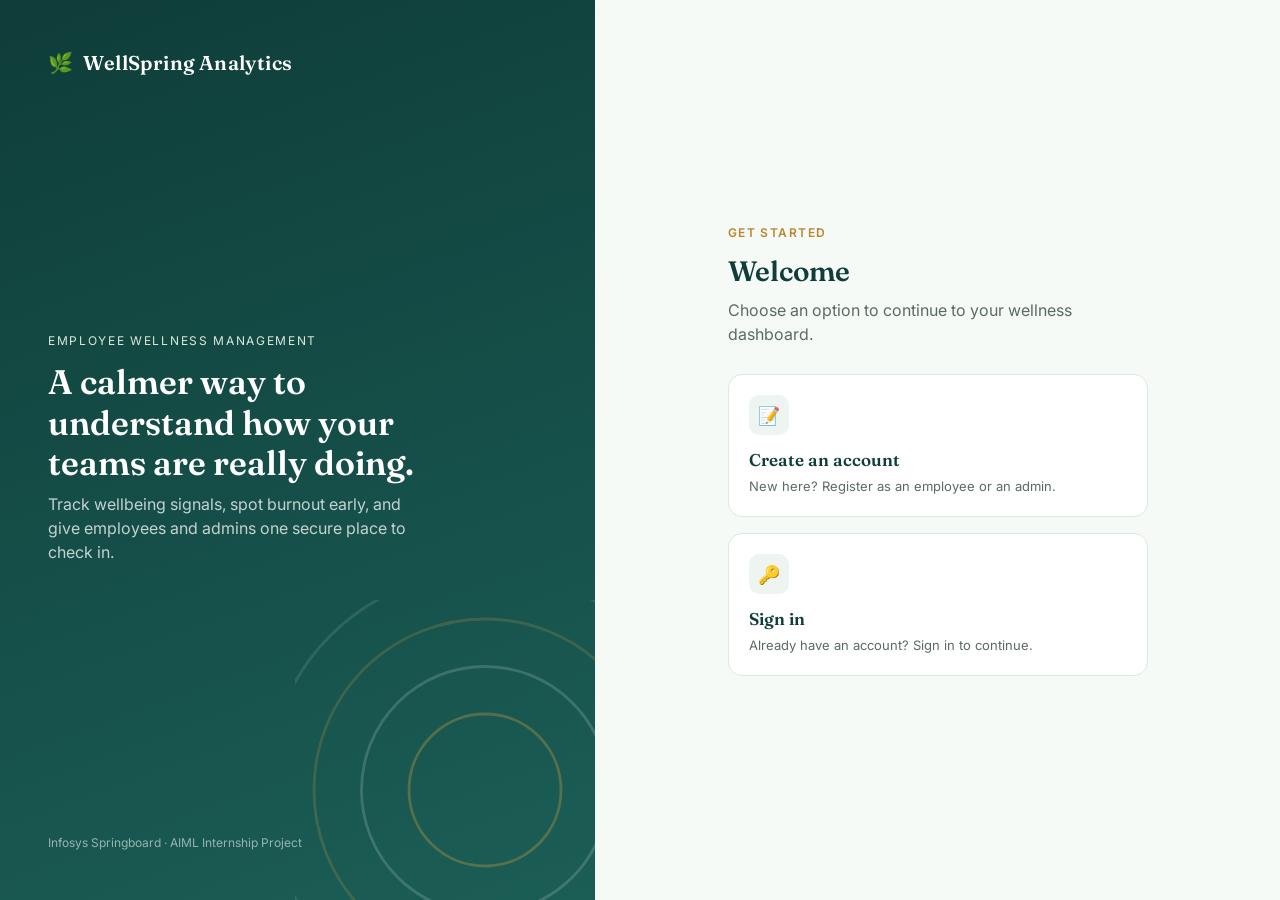
==== index.html @ 0955e86b "Merge pull request #3 from Ganesh-679/aditya/database-setup Implement SQLite Database and Schema Set" ====
<!DOCTYPE html>
<html lang="en">
<head>
  <meta charset="UTF-8" />
  <meta name="viewport" content="width=device-width, initial-scale=1.0" />
  <title>WellSpring Analytics — Employee Wellness Management</title>
  <!-- Google Fonts: Fraunces (headings) + Inter (body/UI text) -->
  <link rel="preconnect" href="https://fonts.googleapis.com" />
  <link href="https://fonts.googleapis.com/css2?family=Fraunces:wght@500;600&family=Inter:wght@400;500;600;700&display=swap" rel="stylesheet" />
  <link rel="stylesheet" href="css/style.css" />
</head>
<body>

  <div class="shell">

    <!-- LEFT: brand panel, repeated (with different copy) on every page -->
    <div class="brand-panel">
      <div class="brand-mark">
        <span aria-hidden="true">🌿</span> WellSpring Analytics
      </div>

      <div class="brand-copy">
        <span class="eyebrow">Employee Wellness Management</span>
        <h1>A calmer way to understand how your teams are really doing.</h1>
        <p>Track wellbeing signals, spot burnout early, and give employees and admins one secure place to check in.</p>
      </div>

      <div class="fine-print">Infosys Springboard · AIML Internship Project</div>

      <!-- Signature graphic: concentric "breathing" rings -->
      <svg class="breathing-rings" viewBox="0 0 200 200" aria-hidden="true">
        <circle cx="100" cy="100" r="40"></circle>
        <circle cx="100" cy="100" r="65"></circle>
        <circle cx="100" cy="100" r="90"></circle>
        <circle cx="100" cy="100" r="115"></circle>
      </svg>
    </div>

    <!-- RIGHT: page content -->
    <div class="content-panel">
      <div class="content-card">
        <span class="step-label">Get started</span>
        <h2>Welcome</h2>
        <p class="subtitle">Choose an option to continue to your wellness dashboard.</p>

        <div class="choice-grid">
          <a class="choice-card" href="signup.html">
            <span class="choice-icon" aria-hidden="true">📝</span>
            <h3>Create an account</h3>
            <p>New here? Register as an employee or an admin.</p>
          </a>

          <a class="choice-card" href="login.html">
            <span class="choice-icon" aria-hidden="true">🔑</span>
            <h3>Sign in</h3>
            <p>Already have an account? Sign in to continue.</p>
          </a>
        </div>
      </div>
    </div>

  </div>

</body>
</html>
---- css/style.css ----
/* =========================================================================
   EMPLOYEE WELLNESS ANALYTICS — SHARED STYLESHEET
   -------------------------------------------------------------------------
   This one file styles every page (home, sign up, register, login, forgot
   password). Reading order below:
     1. Design tokens (colors, fonts, spacing) as CSS variables
     2. Reset / base element styles
     3. Layout shell (the two-column "split screen" every page uses)
     4. The breathing-rings signature graphic (left panel)
     5. Reusable components: buttons, cards, form fields, checklist,
        password strength meter, toast notifications
     6. Responsive rules (mobile)
   ========================================================================= */

/* ---------- 1. DESIGN TOKENS ---------------------------------------------
   Centralizing colors/fonts as variables means if you (or your team) want
   to re-theme the app later, you only change values here — not in every
   page. */
:root {
  /* Wellness palette: deep teal = calm/trust, sage = growth, amber = energy */
  --teal-900: #0f3d39;
  --teal-700: #1b5e56;
  --teal-600: #226b62;
  --sage-200: #d9e8de;
  --sage-100: #eef5f0;
  --amber-500: #d9a441;
  --amber-600: #b8872f;
  --bg: #f6faf7;
  --surface: #ffffff;
  --text-900: #16241f;
  --text-500: #5b6b64;
  --text-muted: #8a9a93;
  --border: #dde8e2;
  --danger: #c2483c;
  --danger-bg: #fbeae8;
  --success: #2f7d5d;
  --success-bg: #e8f4ee;

  --font-display: "Fraunces", Georgia, serif;
  --font-body: "Inter", -apple-system, BlinkMacSystemFont, "Segoe UI", sans-serif;

  --radius-sm: 8px;
  --radius-md: 14px;
  --radius-lg: 24px;
  --shadow-card: 0 12px 32px rgba(15, 61, 57, 0.08);
  --transition: 180ms ease;
}

/* ---------- 2. RESET / BASE ---------------------------------------------- */
* {
  box-sizing: border-box;
}

html, body {
  margin: 0;
  padding: 0;
  min-height: 100%;
}

body {
  background: var(--bg);
  color: var(--text-900);
  font-family: var(--font-body);
  line-height: 1.5;
  -webkit-font-smoothing: antialiased;
}

h1, h2, h3 {
  font-family: var(--font-display);
  color: var(--teal-900);
  margin: 0 0 8px;
  font-weight: 600;
}

p {
  margin: 0 0 16px;
  color: var(--text-500);
}

a {
  color: var(--teal-700);
  text-decoration: none;
}

a:hover {
  text-decoration: underline;
}

/* Visible keyboard focus everywhere — accessibility floor, not optional */
a:focus-visible,
button:focus-visible,
input:focus-visible,
select:focus-visible {
  outline: 3px solid var(--amber-500);
  outline-offset: 2px;
}

/* Respect users who've asked for reduced motion at the OS level */
@media (prefers-reduced-motion: reduce) {
  * {
    animation: none !important;
    transition: none !important;
  }
}

/* ---------- 3. LAYOUT SHELL -----------------------------------------------
   Every auth page uses the same two-column "shell": a left brand panel
   (hidden on mobile) and a right panel holding the actual page content. */
.shell {
  min-height: 100vh;
  display: grid;
  grid-template-columns: minmax(0, 1fr) minmax(0, 1.15fr);
}

.brand-panel {
  background: linear-gradient(160deg, var(--teal-900), var(--teal-700));
  color: #fff;
  display: flex;
  flex-direction: column;
  justify-content: space-between;
  padding: 48px;
  position: relative;
  overflow: hidden;
}

.brand-panel .brand-mark {
  display: flex;
  align-items: center;
  gap: 10px;
  font-family: var(--font-display);
  font-size: 20px;
  font-weight: 600;
  letter-spacing: 0.02em;
  z-index: 2;
}

.brand-panel .brand-copy {
  z-index: 2;
  max-width: 380px;
}

.brand-panel .brand-copy .eyebrow {
  text-transform: uppercase;
  letter-spacing: 0.14em;
  font-size: 12px;
  color: var(--sage-200);
  margin-bottom: 12px;
  display: block;
}

.brand-panel .brand-copy h1 {
  color: #fff;
  font-size: 34px;
  line-height: 1.2;
}

.brand-panel .brand-copy p {
  color: rgba(255, 255, 255, 0.75);
}

.brand-panel .fine-print {
  z-index: 2;
  font-size: 12px;
  color: rgba(255, 255, 255, 0.55);
}

.content-panel {
  display: flex;
  align-items: center;
  justify-content: center;
  padding: 48px 24px;
}

.content-card {
  width: 100%;
  max-width: 420px;
}

.content-card .step-label {
  text-transform: uppercase;
  letter-spacing: 0.12em;
  font-size: 12px;
  color: var(--amber-600);
  font-weight: 600;
  margin-bottom: 8px;
  display: block;
}

.content-card h2 {
  font-size: 28px;
  margin-bottom: 6px;
}

.content-card .subtitle {
  margin-bottom: 28px;
}

/* ---------- 4. BREATHING RINGS (signature graphic) ------------------------
   A set of concentric circles that gently expand and fade — a visual nod
   to a guided breathing exercise. This is the one "signature" flourish;
   everything else on the page stays quiet on purpose. */
.breathing-rings {
  position: absolute;
  right: -80px;
  bottom: -80px;
  width: 380px;
  height: 380px;
  z-index: 1;
  opacity: 0.9;
}

.breathing-rings circle {
  fill: none;
  stroke: rgba(217, 164, 65, 0.35);
  stroke-width: 1.5;
  transform-origin: center;
  animation: breathe 6s ease-in-out infinite;
}

.breathing-rings circle:nth-child(2) { animation-delay: 1.2s; stroke: rgba(255,255,255,0.18); }
.breathing-rings circle:nth-child(3) { animation-delay: 2.4s; stroke: rgba(217, 164, 65, 0.22); }
.breathing-rings circle:nth-child(4) { animation-delay: 3.6s; stroke: rgba(255,255,255,0.12); }

@keyframes breathe {
  0%   { transform: scale(0.85); opacity: 0.15; }
  50%  { transform: scale(1.05); opacity: 0.7; }
  100% { transform: scale(0.85); opacity: 0.15; }
}

/* ---------- 5. COMPONENTS -------------------------------------------------- */

/* Buttons */
.btn {
  display: inline-flex;
  align-items: center;
  justify-content: center;
  gap: 8px;
  width: 100%;
  padding: 13px 20px;
  border-radius: var(--radius-sm);
  border: 1px solid transparent;
  font-family: var(--font-body);
  font-size: 15px;
  font-weight: 600;
  cursor: pointer;
  transition: transform var(--transition), box-shadow var(--transition), background var(--transition);
}

.btn:active {
  transform: translateY(1px);
}

.btn-primary {
  background: var(--teal-700);
  color: #fff;
}

.btn-primary:hover {
  background: var(--teal-900);
}

.btn-primary:disabled {
  background: var(--border);
  color: var(--text-muted);
  cursor: not-allowed;
}

.btn-secondary {
  background: transparent;
  color: var(--teal-700);
  border: 1px solid var(--border);
}

.btn-secondary:hover {
  border-color: var(--teal-700);
  background: var(--sage-100);
}

/* Choice cards (used on home, sign-up-role, login-role pages) */
.choice-grid {
  display: grid;
  gap: 16px;
}

.choice-card {
  display: block;
  text-align: left;
  background: var(--surface);
  border: 1px solid var(--border);
  border-radius: var(--radius-md);
  padding: 20px;
  cursor: pointer;
  transition: border-color var(--transition), box-shadow var(--transition), transform var(--transition);
}

.choice-card:hover {
  border-color: var(--teal-600);
  box-shadow: var(--shadow-card);
  transform: translateY(-2px);
}

.choice-card .choice-icon {
  width: 40px;
  height: 40px;
  border-radius: 10px;
  background: var(--sage-100);
  color: var(--teal-700);
  display: flex;
  align-items: center;
  justify-content: center;
  margin-bottom: 12px;
  font-size: 18px;
}

.choice-card h3 {
  font-size: 17px;
  margin-bottom: 4px;
}

.choice-card p {
  margin: 0;
  font-size: 13px;
}

/* Form fields */
.form-group {
  margin-bottom: 18px;
}

.form-group label {
  display: block;
  font-size: 13px;
  font-weight: 600;
  color: var(--text-900);
  margin-bottom: 6px;
}

.input-wrapper {
  position: relative;
}

.input-wrapper input {
  width: 100%;
  padding: 12px 14px;
  border: 1px solid var(--border);
  border-radius: var(--radius-sm);
  font-size: 14px;
  font-family: var(--font-body);
  background: var(--surface);
  color: var(--text-900);
  transition: border-color var(--transition);
}

.input-wrapper input:focus {
  border-color: var(--teal-600);
}

.input-wrapper input.field-invalid {
  border-color: var(--danger);
}

.input-wrapper input.field-valid {
  border-color: var(--success);
}

.input-wrapper .toggle-eye {
  position: absolute;
  right: 10px;
  top: 50%;
  transform: translateY(-50%);
  background: none;
  border: none;
  cursor: pointer;
  font-size: 14px;
  color: var(--text-muted);
  padding: 4px;
  width: auto;
}

.field-hint {
  font-size: 12px;
  color: var(--text-muted);
  margin-top: 6px;
}

.field-error {
  font-size: 12px;
  color: var(--danger);
  margin-top: 6px;
  display: none;
}

.field-error.visible {
  display: block;
}

/* Password strength meter */
.strength-meter {
  display: flex;
  gap: 4px;
  margin-top: 8px;
}

.strength-meter .bar {
  height: 4px;
  flex: 1;
  border-radius: 2px;
  background: var(--border);
  transition: background var(--transition);
}

.strength-label {
  font-size: 12px;
  margin-top: 6px;
  font-weight: 600;
}

.strength-weak .bar:nth-child(1) { background: var(--danger); }
.strength-weak .strength-label { color: var(--danger); }

.strength-medium .bar:nth-child(1),
.strength-medium .bar:nth-child(2) { background: var(--amber-600); }
.strength-medium .strength-label { color: var(--amber-600); }

.strength-strong .bar { background: var(--success); }
.strength-strong .strength-label { color: var(--success); }

/* Password requirement checklist */
.checklist {
  list-style: none;
  margin: 10px 0 0;
  padding: 0;
  display: grid;
  grid-template-columns: 1fr 1fr;
  gap: 6px;
  font-size: 12px;
  color: var(--text-muted);
}

.checklist li {
  display: flex;
  align-items: center;
  gap: 6px;
}

.checklist li .dot {
  width: 14px;
  height: 14px;
  border-radius: 50%;
  border: 1.5px solid var(--border);
  display: inline-flex;
  align-items: center;
  justify-content: center;
  font-size: 9px;
  flex-shrink: 0;
}

.checklist li.met {
  color: var(--success);
}

.checklist li.met .dot {
  background: var(--success);
  border-color: var(--success);
  color: #fff;
}

/* Row helpers */
.row-between {
  display: flex;
  align-items: center;
  justify-content: space-between;
  margin-bottom: 18px;
  font-size: 13px;
}

.checkbox-row {
  display: flex;
  align-items: center;
  gap: 8px;
}

.checkbox-row input {
  width: auto;
  margin: 0;
}

.divider-text {
  text-align: center;
  margin: 20px 0;
  font-size: 13px;
  color: var(--text-muted);
}

.footer-note {
  text-align: center;
  margin-top: 22px;
  font-size: 14px;
}

/* Toast notifications */
.toast-stack {
  position: fixed;
  top: 20px;
  right: 20px;
  display: flex;
  flex-direction: column;
  gap: 10px;
  z-index: 999;
}

.toast {
  min-width: 260px;
  max-width: 340px;
  padding: 14px 16px;
  border-radius: var(--radius-sm);
  background: var(--surface);
  border: 1px solid var(--border);
  box-shadow: var(--shadow-card);
  font-size: 14px;
  display: flex;
  gap: 10px;
  align-items: flex-start;
  animation: toast-in 220ms ease;
}

@keyframes toast-in {
  from { opacity: 0; transform: translateY(-8px); }
  to   { opacity: 1; transform: translateY(0); }
}

.toast.toast-success { border-left: 4px solid var(--success); }
.toast.toast-error { border-left: 4px solid var(--danger); }

/* Alert banner used for inline form-level errors/success */
.alert-banner {
  padding: 12px 14px;
  border-radius: var(--radius-sm);
  font-size: 13px;
  margin-bottom: 18px;
  display: none;
}

.alert-banner.visible {
  display: block;
}

.alert-banner.alert-error {
  background: var(--danger-bg);
  color: var(--danger);
}

.alert-banner.alert-success {
  background: var(--success-bg);
  color: var(--success);
}

/* Spinner shown inside the submit button while a request is pending */
.spinner {
  width: 16px;
  height: 16px;
  border: 2px solid rgba(255, 255, 255, 0.4);
  border-top-color: #fff;
  border-radius: 50%;
  animation: spin 700ms linear infinite;
  display: none;
}

.btn.is-loading .spinner {
  display: inline-block;
}

.btn.is-loading .btn-text {
  opacity: 0.7;
}

@keyframes spin {
  to { transform: rotate(360deg); }
}

/* ---------- 6. RESPONSIVE -------------------------------------------------- */
@media (max-width: 860px) {
  .shell {
    grid-template-columns: 1fr;
  }

  .brand-panel {
    padding: 32px 24px;
    min-height: 220px;
  }

  .brand-panel .brand-copy h1 {
    font-size: 26px;
  }

  .content-panel {
    padding: 32px 20px 48px;
  }

  .checklist {
    grid-template-columns: 1fr;
  }
}
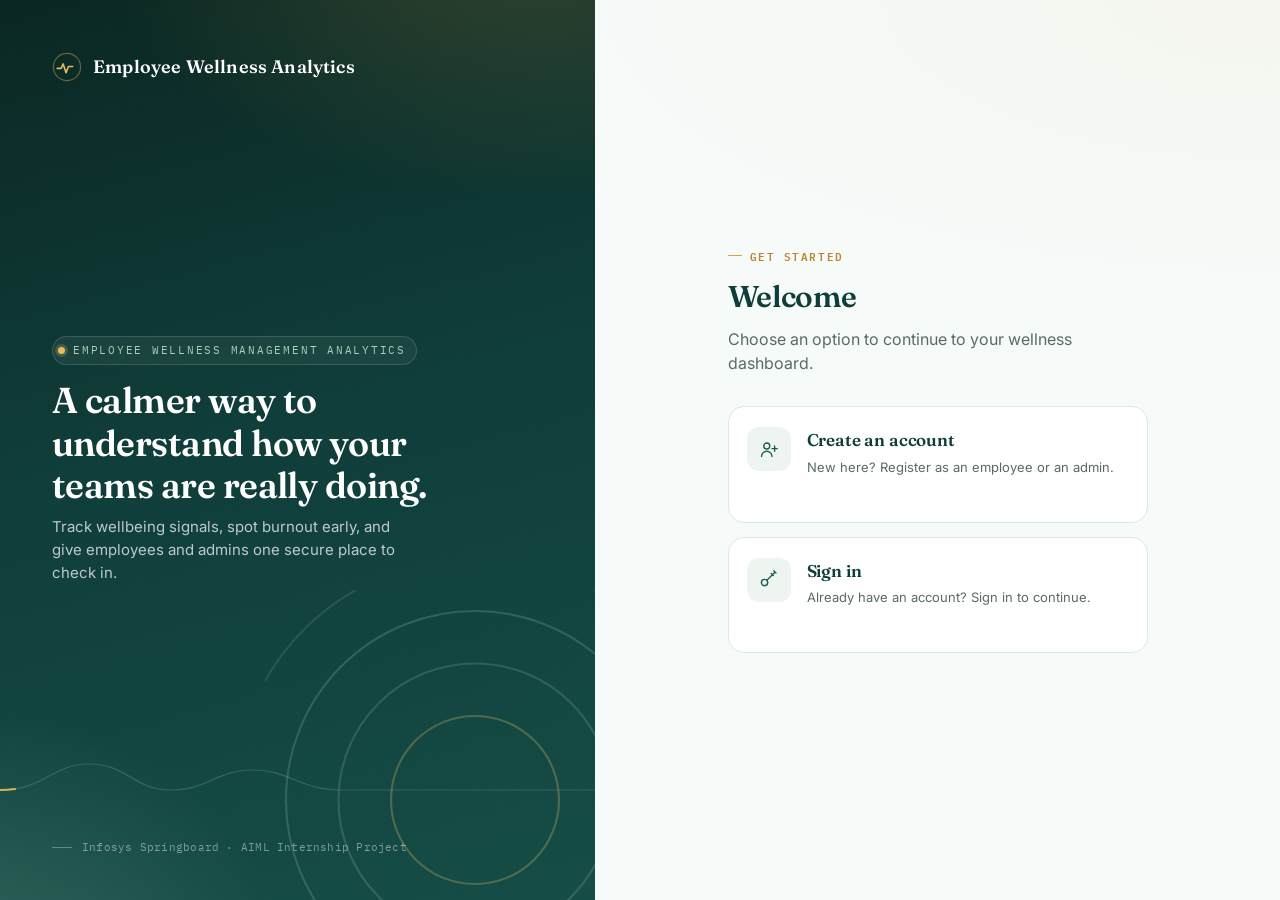
==== commit 7feda060: "Added wellness dashboard, health profile, AI risk prediction and latest backend updates" ====
--- a/index.html
+++ b/index.html
@@ -3,10 +3,10 @@
 <head>
   <meta charset="UTF-8" />
   <meta name="viewport" content="width=device-width, initial-scale=1.0" />
-  <title>WellSpring Analytics — Employee Wellness Management</title>
-  <!-- Google Fonts: Fraunces (headings) + Inter (body/UI text) -->
+  <title>Employee Wellness Management Analytics — Get Started</title>
+  <!-- Google Fonts: Fraunces (display) + Inter (body) + IBM Plex Mono (data/labels) -->
   <link rel="preconnect" href="https://fonts.googleapis.com" />
-  <link href="https://fonts.googleapis.com/css2?family=Fraunces:wght@500;600&family=Inter:wght@400;500;600;700&display=swap" rel="stylesheet" />
+  <link href="https://fonts.googleapis.com/css2?family=Fraunces:wght@500;600&family=Inter:wght@400;500;600;700&family=IBM+Plex+Mono:wght@500;600&display=swap" rel="stylesheet" />
   <link rel="stylesheet" href="css/style.css" />
 </head>
 <body>
@@ -16,18 +16,27 @@
     <!-- LEFT: brand panel, repeated (with different copy) on every page -->
     <div class="brand-panel">
       <div class="brand-mark">
-        <span aria-hidden="true">🌿</span> WellSpring Analytics
+        <svg class="logomark" viewBox="0 0 32 32" fill="none" xmlns="http://www.w3.org/2000/svg" aria-hidden="true">
+          <circle cx="16" cy="16" r="14.5" stroke="currentColor" stroke-width="1.3" opacity="0.4"></circle>
+          <path d="M5.5 17.5h4.3l2.1-4.8 3.1 9.4 2.5-6.6h4.6" stroke="currentColor" stroke-width="1.7" stroke-linecap="round" stroke-linejoin="round"></path>
+        </svg>
+        Employee Wellness Analytics
       </div>
 
       <div class="brand-copy">
-        <span class="eyebrow">Employee Wellness Management</span>
+        <span class="eyebrow">Employee Wellness Management Analytics</span>
         <h1>A calmer way to understand how your teams are really doing.</h1>
         <p>Track wellbeing signals, spot burnout early, and give employees and admins one secure place to check in.</p>
       </div>
 
       <div class="fine-print">Infosys Springboard · AIML Internship Project</div>
 
-      <!-- Signature graphic: concentric "breathing" rings -->
+      <!-- Signature graphic: a calming signal traveling across a steady wave, above breathing rings -->
+      <svg class="signal-wave" viewBox="0 0 400 64" preserveAspectRatio="none" aria-hidden="true">
+        <path class="track" d="M0 40 C 30 40, 35 14, 60 14 S 90 40, 115 40 S 145 20, 170 20 S 200 40, 230 40 L 400 40"></path>
+        <path class="pulse" d="M0 40 C 30 40, 35 14, 60 14 S 90 40, 115 40 S 145 20, 170 20 S 200 40, 230 40 L 400 40"></path>
+      </svg>
+
       <svg class="breathing-rings" viewBox="0 0 200 200" aria-hidden="true">
         <circle cx="100" cy="100" r="40"></circle>
         <circle cx="100" cy="100" r="65"></circle>
@@ -45,15 +54,40 @@
 
         <div class="choice-grid">
           <a class="choice-card" href="signup.html">
-            <span class="choice-icon" aria-hidden="true">📝</span>
-            <h3>Create an account</h3>
-            <p>New here? Register as an employee or an admin.</p>
+            <span class="choice-icon" aria-hidden="true">
+              <svg viewBox="0 0 24 24" fill="none" xmlns="http://www.w3.org/2000/svg">
+                <circle cx="10" cy="8" r="3.4" stroke="currentColor" stroke-width="1.6"></circle>
+                <path d="M4 20c0-3.5 2.8-6 6-6s6 2.5 6 6" stroke="currentColor" stroke-width="1.6" stroke-linecap="round"></path>
+                <path d="M19 8v6M22 11h-6" stroke="currentColor" stroke-width="1.6" stroke-linecap="round"></path>
+              </svg>
+            </span>
+            <div class="choice-body">
+              <h3>Create an account</h3>
+              <p>New here? Register as an employee or an admin.</p>
+              <span class="choice-arrow" aria-hidden="true">
+                <svg viewBox="0 0 16 16" fill="none" xmlns="http://www.w3.org/2000/svg">
+                  <path d="M2 8h11M9 4l4 4-4 4" stroke="currentColor" stroke-width="1.6" stroke-linecap="round" stroke-linejoin="round"></path>
+                </svg>
+              </span>
+            </div>
           </a>
 
           <a class="choice-card" href="login.html">
-            <span class="choice-icon" aria-hidden="true">🔑</span>
-            <h3>Sign in</h3>
-            <p>Already have an account? Sign in to continue.</p>
+            <span class="choice-icon" aria-hidden="true">
+              <svg viewBox="0 0 24 24" fill="none" xmlns="http://www.w3.org/2000/svg">
+                <circle cx="7.5" cy="15.5" r="3.6" stroke="currentColor" stroke-width="1.6"></circle>
+                <path d="M10 13l8.5-8.5M15 5l2.5 2.5M18 2l2.5 2.5" stroke="currentColor" stroke-width="1.6" stroke-linecap="round"></path>
+              </svg>
+            </span>
+            <div class="choice-body">
+              <h3>Sign in</h3>
+              <p>Already have an account? Sign in to continue.</p>
+              <span class="choice-arrow" aria-hidden="true">
+                <svg viewBox="0 0 16 16" fill="none" xmlns="http://www.w3.org/2000/svg">
+                  <path d="M2 8h11M9 4l4 4-4 4" stroke="currentColor" stroke-width="1.6" stroke-linecap="round" stroke-linejoin="round"></path>
+                </svg>
+              </span>
+            </div>
           </a>
         </div>
       </div>
--- a/css/style.css
+++ b/css/style.css
@@ -1,68 +1,88 @@
 /* =========================================================================
-   EMPLOYEE WELLNESS ANALYTICS — SHARED STYLESHEET
+   EMPLOYEE WELLNESS MANAGEMENT ANALYTICS — SHARED STYLESHEET
    -------------------------------------------------------------------------
-   This one file styles every page (home, sign up, register, login, forgot
-   password). Reading order below:
-     1. Design tokens (colors, fonts, spacing) as CSS variables
+   One file styles every page (home, sign up, register, login, verify,
+   forgot password). Reading order:
+     1. Design tokens (colors, fonts, spacing, shadows)
      2. Reset / base element styles
-     3. Layout shell (the two-column "split screen" every page uses)
-     4. The breathing-rings signature graphic (left panel)
-     5. Reusable components: buttons, cards, form fields, checklist,
-        password strength meter, toast notifications
-     6. Responsive rules (mobile)
+     3. Layout shell (two-column split screen)
+     4. Brand panel atmosphere + signature "signal" graphic
+     5. Logomark + icon set
+     6. Components: buttons, cards, form fields, checklist,
+        password strength meter, toasts, alerts
+     7. Responsive rules (mobile)
    ========================================================================= */
 
-/* ---------- 1. DESIGN TOKENS ---------------------------------------------
-   Centralizing colors/fonts as variables means if you (or your team) want
-   to re-theme the app later, you only change values here — not in every
-   page. */
+/* ---------- 1. DESIGN TOKENS ---------------------------------------------- */
 :root {
-  /* Wellness palette: deep teal = calm/trust, sage = growth, amber = energy */
+  /* Core wellness palette: deep teal = trust/calm, sage = growth, amber = signal/energy */
+  --teal-950: #0a2622;
   --teal-900: #0f3d39;
+  --teal-800: #154c46;
   --teal-700: #1b5e56;
-  --teal-600: #226b62;
+  --teal-600: #21786c;
+  --teal-500: #2b9384;
+
+  --sage-300: #a9d0b8;
   --sage-200: #d9e8de;
   --sage-100: #eef5f0;
+  --sage-50:  #f5faf7;
+
+  --amber-600: #b8872f;
   --amber-500: #d9a441;
-  --amber-600: #b8872f;
-  --bg: #f6faf7;
+  --amber-400: #e6bc63;
+  --amber-100: #faf0d9;
+
+  --bg: #f6faf8;
   --surface: #ffffff;
-  --text-900: #16241f;
-  --text-500: #5b6b64;
-  --text-muted: #8a9a93;
+  --surface-sunken: #fbfdfc;
+
+  --ink-900: #142621;
+  --ink-700: #33453e;
+  --ink-500: #5b6b64;
+  --ink-muted: #8a9a93;
+
   --border: #dde8e2;
+  --border-strong: #c7d9cf;
+
   --danger: #c2483c;
   --danger-bg: #fbeae8;
   --success: #2f7d5d;
   --success-bg: #e8f4ee;
 
+  /* Type system: Fraunces carries warmth/authority, Inter carries clarity,
+     IBM Plex Mono marks anything measured or system-level (labels, codes,
+     the fine print) — a small nod to the "analytics" half of the product. */
   --font-display: "Fraunces", Georgia, serif;
   --font-body: "Inter", -apple-system, BlinkMacSystemFont, "Segoe UI", sans-serif;
-
-  --radius-sm: 8px;
-  --radius-md: 14px;
-  --radius-lg: 24px;
-  --shadow-card: 0 12px 32px rgba(15, 61, 57, 0.08);
-  --transition: 180ms ease;
+  --font-mono: "IBM Plex Mono", ui-monospace, "SFMono-Regular", Menlo, monospace;
+
+  --radius-sm: 10px;
+  --radius-md: 16px;
+  --radius-lg: 26px;
+
+  --shadow-xs: 0 1px 2px rgba(15, 61, 57, 0.06);
+  --shadow-card: 0 1px 2px rgba(15, 61, 57, 0.04), 0 16px 36px -12px rgba(15, 61, 57, 0.16);
+  --shadow-card-hover: 0 1px 2px rgba(15, 61, 57, 0.05), 0 24px 48px -16px rgba(15, 61, 57, 0.24);
+  --shadow-btn: 0 10px 24px -8px rgba(19, 76, 68, 0.45);
+  --ring-focus: 0 0 0 4px rgba(217, 164, 65, 0.28);
+
+  --transition: 180ms cubic-bezier(0.4, 0, 0.2, 1);
+  --transition-slow: 420ms cubic-bezier(0.16, 1, 0.3, 1);
 }
 
 /* ---------- 2. RESET / BASE ---------------------------------------------- */
-* {
-  box-sizing: border-box;
-}
-
-html, body {
-  margin: 0;
-  padding: 0;
-  min-height: 100%;
-}
+* { box-sizing: border-box; }
+
+html, body { margin: 0; padding: 0; min-height: 100%; }
 
 body {
   background: var(--bg);
-  color: var(--text-900);
+  color: var(--ink-900);
   font-family: var(--font-body);
-  line-height: 1.5;
+  line-height: 1.55;
   -webkit-font-smoothing: antialiased;
+  text-rendering: optimizeLegibility;
 }
 
 h1, h2, h3 {
@@ -70,164 +90,269 @@
   color: var(--teal-900);
   margin: 0 0 8px;
   font-weight: 600;
-}
-
-p {
-  margin: 0 0 16px;
-  color: var(--text-500);
-}
-
-a {
-  color: var(--teal-700);
-  text-decoration: none;
-}
-
-a:hover {
-  text-decoration: underline;
-}
-
-/* Visible keyboard focus everywhere — accessibility floor, not optional */
+  letter-spacing: -0.01em;
+}
+
+p { margin: 0 0 16px; color: var(--ink-500); }
+
+a { color: var(--teal-700); text-decoration: none; }
+a:hover { text-decoration: underline; text-decoration-color: rgba(27, 94, 86, 0.35); }
+
 a:focus-visible,
 button:focus-visible,
 input:focus-visible,
 select:focus-visible {
-  outline: 3px solid var(--amber-500);
-  outline-offset: 2px;
-}
-
-/* Respect users who've asked for reduced motion at the OS level */
+  outline: none;
+  box-shadow: var(--ring-focus);
+  border-radius: var(--radius-sm);
+}
+
 @media (prefers-reduced-motion: reduce) {
-  * {
-    animation: none !important;
-    transition: none !important;
-  }
-}
-
-/* ---------- 3. LAYOUT SHELL -----------------------------------------------
-   Every auth page uses the same two-column "shell": a left brand panel
-   (hidden on mobile) and a right panel holding the actual page content. */
+  * { animation: none !important; transition: none !important; }
+}
+
+/* ---------- 3. LAYOUT SHELL ------------------------------------------------ */
 .shell {
   min-height: 100vh;
   display: grid;
   grid-template-columns: minmax(0, 1fr) minmax(0, 1.15fr);
 }
 
-.brand-panel {
-  background: linear-gradient(160deg, var(--teal-900), var(--teal-700));
-  color: #fff;
-  display: flex;
-  flex-direction: column;
-  justify-content: space-between;
-  padding: 48px;
-  position: relative;
-  overflow: hidden;
-}
-
-.brand-panel .brand-mark {
-  display: flex;
-  align-items: center;
-  gap: 10px;
-  font-family: var(--font-display);
-  font-size: 20px;
-  font-weight: 600;
-  letter-spacing: 0.02em;
-  z-index: 2;
-}
-
-.brand-panel .brand-copy {
-  z-index: 2;
-  max-width: 380px;
-}
-
-.brand-panel .brand-copy .eyebrow {
-  text-transform: uppercase;
-  letter-spacing: 0.14em;
-  font-size: 12px;
-  color: var(--sage-200);
-  margin-bottom: 12px;
-  display: block;
-}
-
-.brand-panel .brand-copy h1 {
-  color: #fff;
-  font-size: 34px;
-  line-height: 1.2;
-}
-
-.brand-panel .brand-copy p {
-  color: rgba(255, 255, 255, 0.75);
-}
-
-.brand-panel .fine-print {
-  z-index: 2;
-  font-size: 12px;
-  color: rgba(255, 255, 255, 0.55);
-}
-
 .content-panel {
   display: flex;
   align-items: center;
   justify-content: center;
   padding: 48px 24px;
+  background:
+    radial-gradient(1200px 480px at 100% 0%, rgba(217, 164, 65, 0.05), transparent 60%),
+    var(--bg);
 }
 
 .content-card {
   width: 100%;
   max-width: 420px;
+  animation: card-rise var(--transition-slow) both;
+}
+
+@keyframes card-rise {
+  from { opacity: 0; transform: translateY(10px); }
+  to   { opacity: 1; transform: translateY(0); }
 }
 
 .content-card .step-label {
   text-transform: uppercase;
-  letter-spacing: 0.12em;
-  font-size: 12px;
+  letter-spacing: 0.14em;
+  font-size: 11px;
+  font-family: var(--font-mono);
   color: var(--amber-600);
   font-weight: 600;
-  margin-bottom: 8px;
-  display: block;
+  margin-bottom: 10px;
+  display: flex;
+  align-items: center;
+  gap: 8px;
+}
+
+.content-card .step-label::before {
+  content: "";
+  width: 14px;
+  height: 1.5px;
+  background: var(--amber-500);
+  display: inline-block;
 }
 
 .content-card h2 {
-  font-size: 28px;
+  font-size: 30px;
   margin-bottom: 6px;
 }
 
-.content-card .subtitle {
-  margin-bottom: 28px;
-}
-
-/* ---------- 4. BREATHING RINGS (signature graphic) ------------------------
-   A set of concentric circles that gently expand and fade — a visual nod
-   to a guided breathing exercise. This is the one "signature" flourish;
-   everything else on the page stays quiet on purpose. */
+.content-card .subtitle { margin-bottom: 30px; }
+
+/* ---------- 4. BRAND PANEL ATMOSPHERE + SIGNAL GRAPHIC -------------------- */
+.brand-panel {
+  background:
+    radial-gradient(720px 480px at 88% -10%, rgba(217, 164, 65, 0.20), transparent 60%),
+    radial-gradient(640px 520px at -10% 110%, rgba(169, 208, 184, 0.22), transparent 55%),
+    linear-gradient(165deg, var(--teal-950) 0%, var(--teal-900) 46%, var(--teal-800) 100%);
+  color: #fff;
+  display: flex;
+  flex-direction: column;
+  justify-content: space-between;
+  padding: 52px 52px 44px;
+  position: relative;
+  overflow: hidden;
+  isolation: isolate;
+}
+
+/* fine grain texture for depth, kept subtle */
+.brand-panel::before {
+  content: "";
+  position: absolute;
+  inset: 0;
+  z-index: 0;
+  opacity: 0.5;
+  background-image: url("data:image/svg+xml,%3Csvg xmlns='http://www.w3.org/2000/svg' width='120' height='120'%3E%3Cfilter id='n'%3E%3CfeTurbulence type='fractalNoise' baseFrequency='0.9' numOctaves='2' stitchTiles='stitch'/%3E%3CfeColorMatrix type='saturate' values='0'/%3E%3C/filter%3E%3Crect width='100%25' height='100%25' filter='url(%23n)' opacity='0.05'/%3E%3C/svg%3E");
+  mix-blend-mode: overlay;
+}
+
+.brand-panel .brand-mark {
+  display: flex;
+  align-items: center;
+  gap: 11px;
+  font-family: var(--font-display);
+  font-size: 18px;
+  font-weight: 600;
+  letter-spacing: 0.01em;
+  z-index: 2;
+  position: relative;
+}
+
+.brand-panel .brand-mark .logomark {
+  width: 30px;
+  height: 30px;
+  flex-shrink: 0;
+  color: var(--amber-400);
+}
+
+.brand-panel .brand-copy {
+  z-index: 2;
+  position: relative;
+  max-width: 400px;
+  margin: 56px 0 40px;
+}
+
+.brand-panel .brand-copy .eyebrow {
+  text-transform: uppercase;
+  letter-spacing: 0.16em;
+  font-size: 11px;
+  font-family: var(--font-mono);
+  color: var(--sage-300);
+  margin-bottom: 14px;
+  display: inline-flex;
+  align-items: center;
+  gap: 8px;
+  padding: 5px 10px 5px 5px;
+  border: 1px solid rgba(255, 255, 255, 0.14);
+  border-radius: 999px;
+  background: rgba(255, 255, 255, 0.05);
+}
+
+.brand-panel .brand-copy .eyebrow::before {
+  content: "";
+  width: 7px;
+  height: 7px;
+  border-radius: 50%;
+  background: var(--amber-400);
+  box-shadow: 0 0 0 3px rgba(230, 188, 99, 0.22);
+}
+
+.brand-panel .brand-copy h1 {
+  color: #fff;
+  font-size: 36px;
+  line-height: 1.18;
+  letter-spacing: -0.015em;
+}
+
+.brand-panel .brand-copy p {
+  color: rgba(255, 255, 255, 0.72);
+  font-size: 15px;
+  max-width: 360px;
+}
+
+.brand-panel .fine-print {
+  z-index: 2;
+  position: relative;
+  font-size: 11px;
+  font-family: var(--font-mono);
+  letter-spacing: 0.02em;
+  color: rgba(255, 255, 255, 0.45);
+  display: flex;
+  align-items: center;
+  gap: 10px;
+}
+
+.brand-panel .fine-print::before {
+  content: "";
+  width: 20px;
+  height: 1px;
+  background: rgba(255, 255, 255, 0.3);
+}
+
+/* Signature graphic: "Vital Signal" — a calm sine wave (the wellness
+   read-out) drawn beneath a set of breathing rings (the analytics
+   read-out), fusing the two halves of the product into one motif. */
 .breathing-rings {
   position: absolute;
-  right: -80px;
-  bottom: -80px;
-  width: 380px;
-  height: 380px;
+  right: -90px;
+  bottom: -110px;
+  width: 420px;
+  height: 420px;
+  z-index: 1;
+  opacity: 0.95;
+}
+
+.breathing-rings circle {
+  fill: none;
+  stroke: rgba(230, 188, 99, 0.30);
+  stroke-width: 1;
+  transform-origin: center;
+  animation: breathe 7s ease-in-out infinite;
+}
+
+.breathing-rings circle:nth-child(2) { animation-delay: 1.4s; stroke: rgba(255, 255, 255, 0.14); }
+.breathing-rings circle:nth-child(3) { animation-delay: 2.8s; stroke: rgba(169, 208, 184, 0.22); }
+.breathing-rings circle:nth-child(4) { animation-delay: 4.2s; stroke: rgba(255, 255, 255, 0.10); }
+
+@keyframes breathe {
+  0%   { transform: scale(0.82); opacity: 0.12; }
+  50%  { transform: scale(1.06); opacity: 0.65; }
+  100% { transform: scale(0.82); opacity: 0.12; }
+}
+
+.signal-wave {
+  position: absolute;
+  left: 0;
+  right: 0;
+  bottom: 86px;
+  width: 100%;
+  height: 64px;
   z-index: 1;
   opacity: 0.9;
 }
 
-.breathing-rings circle {
+.signal-wave path {
   fill: none;
-  stroke: rgba(217, 164, 65, 0.35);
-  stroke-width: 1.5;
-  transform-origin: center;
-  animation: breathe 6s ease-in-out infinite;
-}
-
-.breathing-rings circle:nth-child(2) { animation-delay: 1.2s; stroke: rgba(255,255,255,0.18); }
-.breathing-rings circle:nth-child(3) { animation-delay: 2.4s; stroke: rgba(217, 164, 65, 0.22); }
-.breathing-rings circle:nth-child(4) { animation-delay: 3.6s; stroke: rgba(255,255,255,0.12); }
-
-@keyframes breathe {
-  0%   { transform: scale(0.85); opacity: 0.15; }
-  50%  { transform: scale(1.05); opacity: 0.7; }
-  100% { transform: scale(0.85); opacity: 0.15; }
-}
-
-/* ---------- 5. COMPONENTS -------------------------------------------------- */
+  stroke-linecap: round;
+}
+
+.signal-wave path.track {
+  stroke: rgba(255, 255, 255, 0.16);
+  stroke-width: 1.2;
+}
+
+.signal-wave path.pulse {
+  stroke: var(--amber-400);
+  stroke-width: 2;
+  stroke-dasharray: 10 610;
+  stroke-dashoffset: 0;
+  animation: signal-travel 4.8s linear infinite;
+}
+
+@keyframes signal-travel {
+  from { stroke-dashoffset: 0; }
+  to   { stroke-dashoffset: -520; }
+}
+
+/* ---------- 5. LOGOMARK + ICON SET ---------------------------------------- */
+.icon {
+  display: inline-flex;
+  align-items: center;
+  justify-content: center;
+  flex-shrink: 0;
+}
+
+.icon svg { width: 100%; height: 100%; }
+
+/* ---------- 6. COMPONENTS --------------------------------------------------- */
 
 /* Buttons */
 .btn {
@@ -236,132 +361,164 @@
   justify-content: center;
   gap: 8px;
   width: 100%;
-  padding: 13px 20px;
+  padding: 14px 20px;
   border-radius: var(--radius-sm);
   border: 1px solid transparent;
   font-family: var(--font-body);
   font-size: 15px;
   font-weight: 600;
+  letter-spacing: 0.005em;
   cursor: pointer;
   transition: transform var(--transition), box-shadow var(--transition), background var(--transition);
 }
 
-.btn:active {
-  transform: translateY(1px);
-}
+.btn:active { transform: translateY(1px); }
 
 .btn-primary {
-  background: var(--teal-700);
+  background: linear-gradient(180deg, var(--teal-600), var(--teal-700));
   color: #fff;
+  box-shadow: var(--shadow-btn);
 }
 
 .btn-primary:hover {
-  background: var(--teal-900);
+  background: linear-gradient(180deg, var(--teal-700), var(--teal-900));
+  box-shadow: 0 14px 30px -8px rgba(19, 76, 68, 0.55);
+  transform: translateY(-1px);
 }
 
 .btn-primary:disabled {
   background: var(--border);
-  color: var(--text-muted);
+  color: var(--ink-muted);
   cursor: not-allowed;
+  box-shadow: none;
 }
 
 .btn-secondary {
-  background: transparent;
+  background: var(--surface);
   color: var(--teal-700);
-  border: 1px solid var(--border);
+  border: 1px solid var(--border-strong);
 }
 
 .btn-secondary:hover {
-  border-color: var(--teal-700);
+  border-color: var(--teal-600);
   background: var(--sage-100);
 }
 
-/* Choice cards (used on home, sign-up-role, login-role pages) */
-.choice-grid {
-  display: grid;
+/* Choice cards (home, sign-up-role, login-role pages) */
+.choice-grid { display: grid; gap: 14px; }
+
+.choice-card {
+  display: flex;
+  align-items: flex-start;
   gap: 16px;
-}
-
-.choice-card {
-  display: block;
   text-align: left;
   background: var(--surface);
   border: 1px solid var(--border);
   border-radius: var(--radius-md);
-  padding: 20px;
+  padding: 20px 20px 20px 18px;
   cursor: pointer;
+  position: relative;
   transition: border-color var(--transition), box-shadow var(--transition), transform var(--transition);
+}
+
+.choice-card::after {
+  content: "";
+  position: absolute;
+  left: 0; top: 0; bottom: 0;
+  width: 3px;
+  border-radius: var(--radius-md) 0 0 var(--radius-md);
+  background: var(--amber-500);
+  transform: scaleY(0);
+  transition: transform var(--transition);
 }
 
 .choice-card:hover {
   border-color: var(--teal-600);
-  box-shadow: var(--shadow-card);
-  transform: translateY(-2px);
-}
+  box-shadow: var(--shadow-card-hover);
+  transform: translateY(-3px);
+}
+
+.choice-card:hover::after { transform: scaleY(1); }
 
 .choice-card .choice-icon {
-  width: 40px;
-  height: 40px;
-  border-radius: 10px;
+  width: 44px;
+  height: 44px;
+  border-radius: 12px;
   background: var(--sage-100);
   color: var(--teal-700);
   display: flex;
   align-items: center;
   justify-content: center;
-  margin-bottom: 12px;
-  font-size: 18px;
-}
+  flex-shrink: 0;
+  transition: background var(--transition), color var(--transition);
+}
+
+.choice-card .choice-icon svg { width: 21px; height: 21px; }
+
+.choice-card:hover .choice-icon { background: var(--teal-700); color: #fff; }
+
+.choice-card .choice-body { flex: 1; min-width: 0; }
 
 .choice-card h3 {
   font-size: 17px;
-  margin-bottom: 4px;
-}
-
-.choice-card p {
-  margin: 0;
-  font-size: 13px;
-}
+  margin-bottom: 3px;
+  display: flex;
+  align-items: center;
+  gap: 6px;
+}
+
+.choice-card p { margin: 0; font-size: 13px; }
+
+.choice-card .choice-arrow {
+  color: var(--ink-muted);
+  transform: translateX(-4px);
+  opacity: 0;
+  transition: transform var(--transition), opacity var(--transition), color var(--transition);
+  margin-top: 12px;
+}
+
+.choice-card:hover .choice-arrow {
+  transform: translateX(0);
+  opacity: 1;
+  color: var(--teal-600);
+}
+
+.choice-card .choice-arrow svg { width: 16px; height: 16px; }
 
 /* Form fields */
-.form-group {
-  margin-bottom: 18px;
-}
+.form-group { margin-bottom: 18px; }
 
 .form-group label {
   display: block;
   font-size: 13px;
   font-weight: 600;
-  color: var(--text-900);
+  color: var(--ink-900);
   margin-bottom: 6px;
 }
 
-.input-wrapper {
-  position: relative;
-}
+.input-wrapper { position: relative; }
 
 .input-wrapper input {
   width: 100%;
-  padding: 12px 14px;
+  padding: 13px 14px;
   border: 1px solid var(--border);
   border-radius: var(--radius-sm);
   font-size: 14px;
   font-family: var(--font-body);
-  background: var(--surface);
-  color: var(--text-900);
-  transition: border-color var(--transition);
+  background: var(--surface-sunken);
+  color: var(--ink-900);
+  transition: border-color var(--transition), box-shadow var(--transition), background var(--transition);
 }
 
 .input-wrapper input:focus {
   border-color: var(--teal-600);
-}
-
-.input-wrapper input.field-invalid {
-  border-color: var(--danger);
-}
-
-.input-wrapper input.field-valid {
-  border-color: var(--success);
-}
+  background: var(--surface);
+  box-shadow: var(--ring-focus);
+  outline: none;
+}
+
+.input-wrapper input.field-invalid { border-color: var(--danger); }
+.input-wrapper input.field-valid { border-color: var(--success); }
 
 .input-wrapper .toggle-eye {
   position: absolute;
@@ -372,16 +529,12 @@
   border: none;
   cursor: pointer;
   font-size: 14px;
-  color: var(--text-muted);
+  color: var(--ink-muted);
   padding: 4px;
   width: auto;
 }
 
-.field-hint {
-  font-size: 12px;
-  color: var(--text-muted);
-  margin-top: 6px;
-}
+.field-hint { font-size: 12px; color: var(--ink-muted); margin-top: 6px; }
 
 .field-error {
   font-size: 12px;
@@ -390,16 +543,10 @@
   display: none;
 }
 
-.field-error.visible {
-  display: block;
-}
+.field-error.visible { display: block; }
 
 /* Password strength meter */
-.strength-meter {
-  display: flex;
-  gap: 4px;
-  margin-top: 8px;
-}
+.strength-meter { display: flex; gap: 4px; margin-top: 8px; }
 
 .strength-meter .bar {
   height: 4px;
@@ -409,11 +556,7 @@
   transition: background var(--transition);
 }
 
-.strength-label {
-  font-size: 12px;
-  margin-top: 6px;
-  font-weight: 600;
-}
+.strength-label { font-size: 12px; margin-top: 6px; font-weight: 600; }
 
 .strength-weak .bar:nth-child(1) { background: var(--danger); }
 .strength-weak .strength-label { color: var(--danger); }
@@ -434,14 +577,10 @@
   grid-template-columns: 1fr 1fr;
   gap: 6px;
   font-size: 12px;
-  color: var(--text-muted);
-}
-
-.checklist li {
-  display: flex;
-  align-items: center;
-  gap: 6px;
-}
+  color: var(--ink-muted);
+}
+
+.checklist li { display: flex; align-items: center; gap: 6px; }
 
 .checklist li .dot {
   width: 14px;
@@ -453,11 +592,10 @@
   justify-content: center;
   font-size: 9px;
   flex-shrink: 0;
-}
-
-.checklist li.met {
-  color: var(--success);
-}
+  transition: background var(--transition), border-color var(--transition);
+}
+
+.checklist li.met { color: var(--success); }
 
 .checklist li.met .dot {
   background: var(--success);
@@ -474,29 +612,34 @@
   font-size: 13px;
 }
 
-.checkbox-row {
-  display: flex;
-  align-items: center;
-  gap: 8px;
-}
-
-.checkbox-row input {
-  width: auto;
-  margin: 0;
-}
+.checkbox-row { display: flex; align-items: center; gap: 8px; }
+.checkbox-row input { width: auto; margin: 0; }
 
 .divider-text {
   text-align: center;
-  margin: 20px 0;
+  margin: 22px 0;
   font-size: 13px;
-  color: var(--text-muted);
-}
-
-.footer-note {
-  text-align: center;
-  margin-top: 22px;
-  font-size: 14px;
-}
+  color: var(--ink-muted);
+  position: relative;
+}
+
+.divider-text::before {
+  content: "";
+  position: absolute;
+  left: 0; right: 0; top: 50%;
+  height: 1px;
+  background: var(--border);
+  z-index: 0;
+}
+
+.divider-text span {
+  background: var(--bg);
+  padding: 0 12px;
+  position: relative;
+  z-index: 1;
+}
+
+.footer-note { text-align: center; margin-top: 24px; font-size: 14px; }
 
 /* Toast notifications */
 .toast-stack {
@@ -541,19 +684,9 @@
   display: none;
 }
 
-.alert-banner.visible {
-  display: block;
-}
-
-.alert-banner.alert-error {
-  background: var(--danger-bg);
-  color: var(--danger);
-}
-
-.alert-banner.alert-success {
-  background: var(--success-bg);
-  color: var(--success);
-}
+.alert-banner.visible { display: block; }
+.alert-banner.alert-error { background: var(--danger-bg); color: var(--danger); }
+.alert-banner.alert-success { background: var(--success-bg); color: var(--success); }
 
 /* Spinner shown inside the submit button while a request is pending */
 .spinner {
@@ -566,38 +699,26 @@
   display: none;
 }
 
-.btn.is-loading .spinner {
-  display: inline-block;
-}
-
-.btn.is-loading .btn-text {
-  opacity: 0.7;
-}
-
-@keyframes spin {
-  to { transform: rotate(360deg); }
-}
-
-/* ---------- 6. RESPONSIVE -------------------------------------------------- */
+.btn.is-loading .spinner { display: inline-block; }
+.btn.is-loading .btn-text { opacity: 0.7; }
+
+@keyframes spin { to { transform: rotate(360deg); } }
+
+/* ---------- 7. RESPONSIVE --------------------------------------------------- */
 @media (max-width: 860px) {
-  .shell {
-    grid-template-columns: 1fr;
-  }
-
-  .brand-panel {
-    padding: 32px 24px;
-    min-height: 220px;
-  }
-
-  .brand-panel .brand-copy h1 {
-    font-size: 26px;
-  }
-
-  .content-panel {
-    padding: 32px 20px 48px;
-  }
-
-  .checklist {
-    grid-template-columns: 1fr;
-  }
-}
+  .shell { grid-template-columns: 1fr; }
+
+  .brand-panel { padding: 30px 24px 26px; min-height: 240px; }
+
+  .brand-panel .brand-copy { margin: 28px 0 20px; }
+
+  .brand-panel .brand-copy h1 { font-size: 26px; }
+
+  .signal-wave { display: none; }
+
+  .breathing-rings { width: 300px; height: 300px; right: -70px; bottom: -80px; }
+
+  .content-panel { padding: 32px 20px 48px; }
+
+  .checklist { grid-template-columns: 1fr; }
+}
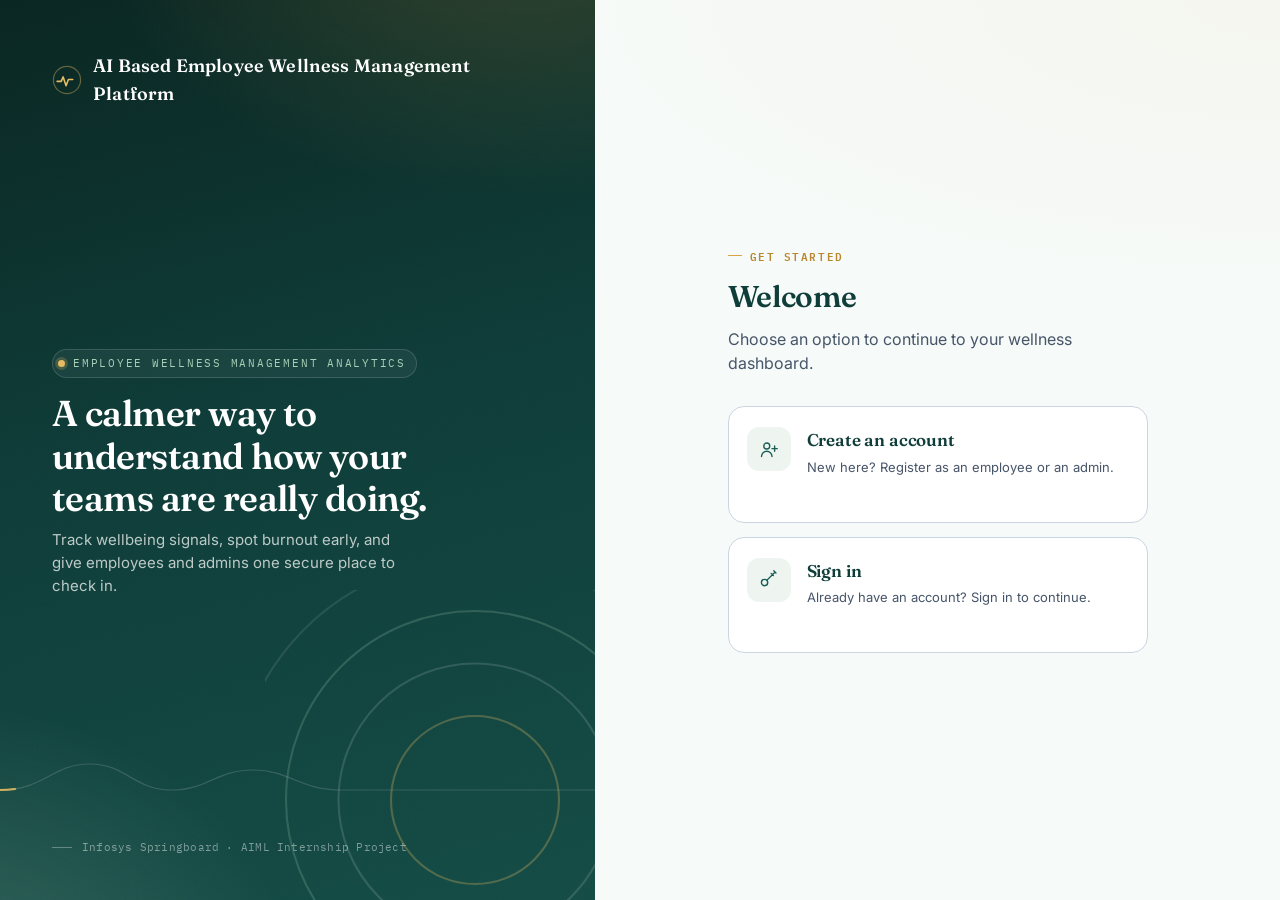
==== commit d45a0442: "Final Employee Wellness Management Analytics project" ====
--- a/index.html
+++ b/index.html
@@ -20,7 +20,7 @@
           <circle cx="16" cy="16" r="14.5" stroke="currentColor" stroke-width="1.3" opacity="0.4"></circle>
           <path d="M5.5 17.5h4.3l2.1-4.8 3.1 9.4 2.5-6.6h4.6" stroke="currentColor" stroke-width="1.7" stroke-linecap="round" stroke-linejoin="round"></path>
         </svg>
-        Employee Wellness Analytics
+        AI Based Employee Wellness Management Platform
       </div>
 
       <div class="brand-copy">
--- a/css/style.css
+++ b/css/style.css
@@ -37,13 +37,13 @@
   --surface: #ffffff;
   --surface-sunken: #fbfdfc;
 
-  --ink-900: #142621;
-  --ink-700: #33453e;
-  --ink-500: #5b6b64;
-  --ink-muted: #8a9a93;
-
-  --border: #dde8e2;
-  --border-strong: #c7d9cf;
+  --ink-900: #0f172a;
+  --ink-700: #334155;
+  --ink-500: #475569;
+  --ink-muted: #64748b;
+
+  --border: #cbd5e1;
+  --border-strong: #94a3b8;
 
   --danger: #c2483c;
   --danger-bg: #fbeae8;
@@ -69,6 +69,148 @@
 
   --transition: 180ms cubic-bezier(0.4, 0, 0.2, 1);
   --transition-slow: 420ms cubic-bezier(0.16, 1, 0.3, 1);
+}
+
+/* ---------- 1B. DARK MODE TOKENS ----------------------------------------- */
+body.dark-theme {
+  --bg: #0b1412;
+  --surface: #111f1c;
+  --surface-sunken: #0c1715;
+  --border: #1d332f;
+  --border-strong: #274741;
+  --ink-900: #f1f7f5;
+  --ink-700: #cbe0d7;
+  --ink-500: #9cb1a7;
+  --ink-muted: #697d74;
+  
+  --sage-300: #a9d0b8;
+  --sage-200: #2b4f49;
+  --sage-100: #1b332f;
+  --sage-50:  #152824;
+  
+  --shadow-xs: 0 1px 3px rgba(0, 0, 0, 0.4);
+  --shadow-card: 0 4px 20px rgba(0, 0, 0, 0.5);
+  --shadow-card-hover: 0 12px 36px rgba(0, 0, 0, 0.7);
+  
+  background:
+    radial-gradient(1200px 480px at 100% 0%, rgba(217, 164, 65, 0.02), transparent 60%),
+    radial-gradient(1000px 600px at 0% 100%, rgba(169, 208, 184, 0.03), transparent 55%),
+    var(--bg) !important;
+}
+
+/* Dark Mode Component Overrides */
+body.dark-theme h1,
+body.dark-theme h2,
+body.dark-theme h3,
+body.dark-theme h4,
+body.dark-theme .gauge-value,
+body.dark-theme .timeline-content h4 {
+  color: var(--sage-300) !important;
+}
+
+body.dark-theme .view-header h1 {
+  color: #ffffff !important;
+}
+
+body.dark-theme .view-header p {
+  color: var(--ink-500) !important;
+}
+
+body.dark-theme .rec-impact-box {
+  color: var(--ink-700) !important;
+  background: var(--surface-sunken) !important;
+  border-left-color: var(--teal-500) !important;
+}
+
+body.dark-theme .rec-impact-box strong {
+  color: var(--sage-300) !important;
+}
+
+body.dark-theme .btn-secondary {
+  background: var(--surface-sunken) !important;
+  color: var(--sage-300) !important;
+  border-color: var(--border-strong) !important;
+}
+
+body.dark-theme .btn-secondary:hover {
+  background: var(--border) !important;
+  color: #ffffff !important;
+}
+
+body.dark-theme a {
+  color: var(--sage-300) !important;
+}
+
+body.dark-theme a:hover {
+  color: #ffffff !important;
+}
+
+body.dark-theme input,
+body.dark-theme select,
+body.dark-theme textarea {
+  color: var(--ink-900) !important;
+  border-color: var(--border-strong) !important;
+  background-color: var(--surface-sunken) !important;
+  background-image: none !important;
+}
+
+body.dark-theme input:-webkit-autofill,
+body.dark-theme input:-webkit-autofill:hover,
+body.dark-theme input:-webkit-autofill:focus,
+body.dark-theme input:-webkit-autofill:active,
+body.dark-theme select:-webkit-autofill,
+body.dark-theme textarea:-webkit-autofill {
+  -webkit-text-fill-color: var(--ink-900) !important;
+  -webkit-box-shadow: 0 0 0px 1000px var(--surface-sunken) inset !important;
+  transition: background-color 5000s ease-in-out 0s !important;
+}
+
+body.dark-theme input:focus,
+body.dark-theme select:focus,
+body.dark-theme textarea:focus {
+  background-color: var(--surface) !important;
+  border-color: var(--teal-600) !important;
+  box-shadow: var(--ring-focus) !important;
+}
+
+body.dark-theme .rec-context-row strong {
+  color: var(--ink-500) !important;
+}
+
+body.dark-theme .rec-context-row span.txt-target {
+  color: var(--sage-300) !important;
+}
+
+body.dark-theme .panel.recommendation-summary-panel p {
+  color: #eef5f0 !important;
+}
+
+body.dark-theme .panel.recommendation-summary-panel strong {
+  color: #ffffff !important;
+}
+
+body.dark-theme .sidebar .brand {
+  color: var(--sage-300) !important;
+}
+
+body.dark-theme .btn-primary {
+  background: linear-gradient(180deg, var(--teal-500), var(--teal-600)) !important;
+  box-shadow: 0 4px 12px rgba(43, 147, 132, 0.2) !important;
+}
+
+body.dark-theme .btn-primary:hover {
+  background: linear-gradient(180deg, var(--teal-400), var(--teal-500)) !important;
+  box-shadow: 0 6px 16px rgba(43, 147, 132, 0.3) !important;
+}
+
+body.dark-theme .badge-valid {
+  background: rgba(74, 222, 128, 0.1) !important;
+  color: #4ade80 !important;
+}
+
+body.dark-theme .badge-flagged {
+  background: rgba(245, 158, 11, 0.1) !important;
+  color: #f59e0b !important;
 }
 
 /* ---------- 2. RESET / BASE ---------------------------------------------- */
@@ -722,3 +864,2231 @@
 
   .checklist { grid-template-columns: 1fr; }
 }
+
+/* --- Wellness Risk Prediction UI --- */
+.risk-summary {
+  display: flex;
+  align-items: center;
+  gap: 40px;
+  flex-wrap: wrap;
+  margin-top: 20px;
+  animation: fade-in-up 0.5s ease-out both;
+}
+
+@keyframes fade-in-up {
+  from {
+    opacity: 0;
+    transform: translateY(15px);
+  }
+  to {
+    opacity: 1;
+    transform: translateY(0);
+  }
+}
+
+.risk-gauge-container {
+  position: relative;
+  width: 180px;
+  height: 180px;
+  flex-shrink: 0;
+  display: flex;
+  align-items: center;
+  justify-content: center;
+}
+
+/* Pulsating ambient glow on the prediction gauge */
+.risk-gauge-container.glow-high::before {
+  content: "";
+  position: absolute;
+  top: 10px; left: 10px; right: 10px; bottom: 10px;
+  border-radius: 50%;
+  box-shadow: 0 0 25px rgba(194, 72, 60, 0.4);
+  animation: risk-glow-pulse 2.2s infinite alternate;
+  z-index: 0;
+  pointer-events: none;
+}
+
+.risk-gauge-container.glow-medium::before {
+  content: "";
+  position: absolute;
+  top: 10px; left: 10px; right: 10px; bottom: 10px;
+  border-radius: 50%;
+  box-shadow: 0 0 25px rgba(217, 119, 6, 0.35);
+  animation: risk-glow-pulse 2.2s infinite alternate;
+  z-index: 0;
+  pointer-events: none;
+}
+
+.risk-gauge-container.glow-low::before {
+  content: "";
+  position: absolute;
+  top: 10px; left: 10px; right: 10px; bottom: 10px;
+  border-radius: 50%;
+  box-shadow: 0 0 25px rgba(46, 160, 90, 0.3);
+  animation: risk-glow-pulse 2.2s infinite alternate;
+  z-index: 0;
+  pointer-events: none;
+}
+
+@keyframes risk-glow-pulse {
+  from { transform: scale(0.96); opacity: 0.45; }
+  to { transform: scale(1.04); opacity: 0.95; }
+}
+
+/* Radar scan waves emanating from the prediction gauge */
+.gauge-pulse-wave {
+  position: absolute;
+  top: 0; left: 0; right: 0; bottom: 0;
+  border-radius: 50%;
+  border: 2px solid;
+  opacity: 0;
+  z-index: 0;
+  pointer-events: none;
+}
+
+.risk-gauge-container.glow-high .gauge-pulse-wave {
+  border-color: rgba(194, 72, 60, 0.55);
+  animation: radar-pulse 1.8s ease-out infinite;
+}
+
+.risk-gauge-container.glow-medium .gauge-pulse-wave {
+  border-color: rgba(217, 119, 6, 0.45);
+  animation: radar-pulse 1.8s ease-out infinite;
+}
+
+.risk-gauge-container.glow-low .gauge-pulse-wave {
+  border-color: rgba(46, 160, 90, 0.45);
+  animation: radar-pulse 1.8s ease-out infinite;
+}
+
+@keyframes radar-pulse {
+  0% { transform: scale(0.9); opacity: 0.85; }
+  100% { transform: scale(1.35); opacity: 0; }
+}
+
+.risk-gauge {
+  width: 100%;
+  height: 100%;
+  transform: rotate(-90deg);
+}
+
+.risk-gauge circle {
+  fill: none;
+  stroke-width: 8;
+  stroke-linecap: round;
+}
+
+.risk-gauge .gauge-bg {
+  stroke: rgba(0, 0, 0, 0.05);
+}
+
+.risk-gauge .gauge-fill {
+  transition: stroke-dashoffset 1s cubic-bezier(0.4, 0, 0.2, 1);
+}
+
+.risk-gauge .gauge-fill.level-low {
+  stroke: #2ea05a;
+}
+
+.risk-gauge .gauge-fill.level-medium {
+  stroke: #d97706;
+}
+
+.risk-gauge .gauge-fill.level-high {
+  stroke: #c2483c;
+}
+
+.gauge-center {
+  position: absolute;
+  display: flex;
+  flex-direction: column;
+  align-items: center;
+  justify-content: center;
+  text-align: center;
+}
+
+.gauge-value {
+  font-family: var(--font-mono);
+  font-size: 28px;
+  font-weight: 700;
+  color: var(--teal-900);
+  line-height: 1;
+}
+
+.gauge-label {
+  font-size: 13px;
+  font-weight: 600;
+  color: var(--ink-muted);
+  margin-top: 4px;
+}
+
+.risk-metrics {
+  flex: 1;
+  min-width: 250px;
+  display: flex;
+  flex-direction: column;
+  gap: 16px;
+}
+
+.metric-card {
+  background: var(--bg);
+  border: 1px solid rgba(0, 0, 0, 0.04);
+  border-radius: 12px;
+  padding: 14px 18px;
+  transition: transform 0.2s ease, box-shadow 0.2s ease;
+  opacity: 0;
+  transform: translateX(18px);
+}
+
+.metric-card.animate-in {
+  animation: metric-slide-in 0.45s cubic-bezier(0.16, 1, 0.3, 1) both;
+}
+
+@keyframes metric-slide-in {
+  from { opacity: 0; transform: translateX(18px); }
+  to { opacity: 1; transform: translateX(0); }
+}
+
+.metric-card:hover {
+  transform: translateX(4px);
+  box-shadow: 0 4px 12px rgba(0, 0, 0, 0.02);
+}
+
+.metric-info {
+  display: flex;
+  justify-content: space-between;
+  align-items: center;
+  margin-bottom: 8px;
+}
+
+.metric-title {
+  font-size: 14px;
+  font-weight: 600;
+  color: var(--ink-700);
+}
+
+.metric-badge {
+  font-size: 11px;
+  font-weight: 700;
+  padding: 2px 8px;
+  border-radius: 99px;
+  text-transform: uppercase;
+}
+
+.metric-badge.badge-low {
+  background: rgba(46, 160, 90, 0.12);
+  color: #2ea05a;
+}
+
+.metric-badge.badge-medium {
+  background: rgba(217, 119, 6, 0.14);
+  color: #d97706;
+}
+
+.metric-badge.badge-high {
+  background: rgba(194, 72, 60, 0.12);
+  color: #c2483c;
+}
+
+.progress-bar {
+  background: rgba(0, 0, 0, 0.06);
+  height: 6px;
+  border-radius: 3px;
+  overflow: hidden;
+}
+
+.progress-fill {
+  height: 100%;
+  border-radius: 3px;
+  transition: width 1s cubic-bezier(0.4, 0, 0.2, 1);
+}
+
+.progress-fill.fill-low {
+  background: #2ea05a;
+}
+
+.progress-fill.fill-medium {
+  background: #d97706;
+}
+
+.progress-fill.fill-high {
+  background: #c2483c;
+}
+
+/* =========================================================================
+   8. PERSONALIZED RECOMMENDATIONS VIEW STYLES
+   ========================================================================= */
+
+.panel.recommendation-summary-panel {
+  background: linear-gradient(135deg, var(--teal-950) 0%, var(--teal-900) 100%) !important;
+  color: #fff !important;
+  border: none;
+  box-shadow: var(--shadow-card);
+  border-radius: var(--radius-md);
+  margin-bottom: 24px;
+}
+
+.recommendation-summary-panel h2 {
+  color: var(--sage-300);
+}
+
+.recommendation-summary-panel p {
+  color: var(--sage-200);
+  margin-bottom: 0;
+}
+
+.rec-intro-box {
+  display: flex;
+  gap: 16px;
+  align-items: flex-start;
+}
+
+.rec-intro-box .spark-icon {
+  font-size: 28px;
+  color: var(--amber-400);
+  line-height: 1;
+  text-shadow: 0 0 10px rgba(230, 188, 99, 0.4);
+  animation: pulse-spark 2.5s infinite ease-in-out;
+}
+
+@keyframes pulse-spark {
+  0%, 100% { transform: scale(1); opacity: 0.8; }
+  50% { transform: scale(1.15); opacity: 1; }
+}
+
+.rec-summary-paragraph {
+  font-size: 15px;
+  line-height: 1.6;
+}
+
+.recommendations-container {
+  display: flex;
+  flex-direction: column;
+  gap: 24px;
+}
+
+.recommendations-grid {
+  display: grid;
+  grid-template-columns: repeat(auto-fit, minmax(280px, 1fr));
+  gap: 20px;
+}
+
+.rec-card {
+  background: var(--surface);
+  border: 1px solid var(--border);
+  border-radius: var(--radius-md);
+  padding: 0;
+  overflow: hidden;
+  display: flex;
+  flex-direction: column;
+  justify-content: space-between;
+  box-shadow: var(--shadow-xs);
+  transition: transform var(--transition), box-shadow var(--transition), border-color var(--transition);
+}
+
+.rec-card-banner {
+  position: relative;
+  width: 100%;
+  height: 140px;
+  overflow: hidden;
+  background: var(--surface-subtle);
+}
+
+.rec-card-img {
+  width: 100%;
+  height: 100%;
+  object-fit: cover;
+  transition: transform 0.4s ease;
+}
+
+.rec-card:hover .rec-card-img {
+  transform: scale(1.06);
+}
+
+.rec-card-overlay {
+  position: absolute;
+  inset: 0;
+  background: linear-gradient(to top, rgba(0, 0, 0, 0.45) 0%, transparent 60%);
+}
+
+.rec-badge-overlay {
+  position: absolute;
+  top: 12px;
+  left: 12px;
+  font-family: var(--font-mono);
+  font-size: 10px;
+  text-transform: uppercase;
+  font-weight: 700;
+  padding: 4px 10px;
+  border-radius: 6px;
+  letter-spacing: 0.05em;
+  background: rgba(0, 0, 0, 0.55);
+  color: #fff;
+  backdrop-filter: blur(6px);
+}
+
+.rec-card-body {
+  padding: 18px 20px 20px;
+  display: flex;
+  flex-direction: column;
+  flex-grow: 1;
+  justify-content: space-between;
+}
+
+.rec-card:hover {
+  transform: translateY(-4px);
+  box-shadow: var(--shadow-card-hover);
+}
+
+.rec-card-header {
+  display: flex;
+  justify-content: space-between;
+  align-items: center;
+  gap: 12px;
+  flex-wrap: wrap;
+  margin-bottom: 14px;
+}
+
+.rec-card-header-left {
+  display: flex;
+  align-items: center;
+  gap: 8px;
+  flex-wrap: wrap;
+}
+
+.rec-badge {
+  font-family: var(--font-mono);
+  font-size: 10px;
+  text-transform: uppercase;
+  font-weight: 600;
+  padding: 4px 8px;
+  border-radius: 6px;
+  letter-spacing: 0.05em;
+}
+
+.rec-duration {
+  font-family: var(--font-mono);
+  font-size: 11px;
+  color: var(--ink-500);
+}
+
+.rec-card h3 {
+  font-size: 18px;
+  margin: 0 0 10px;
+  font-family: var(--font-display);
+}
+
+.rec-desc {
+  font-size: 13.5px;
+  color: var(--ink-700);
+  line-height: 1.5;
+  margin-bottom: 16px;
+  flex-grow: 1;
+}
+
+.rec-impact-box {
+  background: var(--bg);
+  border-radius: var(--radius-sm);
+  padding: 10px 12px;
+  font-size: 12.5px;
+  color: var(--teal-900);
+  border-left: 3.5px solid var(--teal-500);
+}
+
+.rec-impact-box strong {
+  display: block;
+  font-size: 11px;
+  text-transform: uppercase;
+  color: var(--ink-500);
+  margin-bottom: 2px;
+  font-family: var(--font-mono);
+  letter-spacing: 0.03em;
+}
+
+/* Category Specific Card Coloring */
+.rec-card.cat-fitness { border-top: 4px solid var(--amber-500); }
+.rec-card.cat-fitness .rec-badge { background: var(--amber-100); color: var(--amber-600); }
+
+.rec-card.cat-diet { border-top: 4px solid var(--teal-500); }
+.rec-card.cat-diet .rec-badge { background: var(--sage-100); color: var(--teal-700); }
+
+.rec-card.cat-mental { border-top: 4px solid #8b5cf6; }
+.rec-card.cat-mental .rec-badge { background: #f3e8ff; color: #6d28d9; }
+
+.rec-card.cat-yoga { border-top: 4px solid #ec4899; }
+.rec-card.cat-yoga .rec-badge { background: #fce7f3; color: #be185d; }
+
+.rec-card.cat-lifestyle { border-top: 4px solid #3b82f6; }
+.rec-card.cat-lifestyle .rec-badge { background: #dbeafe; color: #1d4ed8; }
+
+
+/* Bottom Layout: Schedule & Checklist row */
+.recommendations-row {
+  display: grid;
+  grid-template-columns: minmax(0, 1.4fr) minmax(0, 1fr);
+  gap: 20px;
+}
+
+@media (max-width: 1024px) {
+  .recommendations-row {
+    grid-template-columns: 1fr;
+  }
+}
+
+.schedule-panel, .commits-panel {
+  margin-bottom: 0;
+}
+
+/* Timeline Routine Styles */
+.timeline {
+  position: relative;
+  padding-left: 20px;
+  margin-top: 20px;
+}
+
+.timeline::before {
+  content: "";
+  position: absolute;
+  left: 5px;
+  top: 6px;
+  bottom: 6px;
+  width: 2px;
+  background: var(--border);
+}
+
+.timeline-item {
+  position: relative;
+  margin-bottom: 20px;
+}
+
+.timeline-item:last-child {
+  margin-bottom: 0;
+}
+
+.timeline-item::before {
+  content: "";
+  position: absolute;
+  left: -20px;
+  top: 6px;
+  width: 12px;
+  height: 12px;
+  border-radius: 50%;
+  background: var(--surface);
+  border: 3px solid var(--teal-500);
+  box-shadow: 0 0 0 3px var(--surface);
+  z-index: 2;
+  transition: transform var(--transition);
+}
+
+.timeline-item:hover::before {
+  transform: scale(1.2);
+  background: var(--amber-400);
+  border-color: var(--teal-700);
+}
+
+.timeline-time {
+  font-family: var(--font-mono);
+  font-size: 11px;
+  font-weight: 600;
+  color: var(--amber-600);
+  margin-bottom: 4px;
+  text-transform: uppercase;
+}
+
+.timeline-content h4 {
+  font-family: var(--font-display);
+  font-size: 15px;
+  margin: 0 0 4px;
+  color: var(--teal-900);
+}
+
+.timeline-content p {
+  font-size: 13px;
+  color: var(--ink-700);
+  line-height: 1.45;
+  margin-bottom: 0;
+}
+
+/* Commits Checklist Styles */
+.commits-list {
+  display: flex;
+  flex-direction: column;
+  gap: 12px;
+  margin: 20px 0;
+}
+
+.commit-item {
+  display: flex;
+  align-items: flex-start;
+  gap: 10px;
+  cursor: pointer;
+  padding: 10px 12px;
+  border-radius: var(--radius-sm);
+  background: var(--surface-sunken);
+  border: 1px solid var(--border);
+  transition: background var(--transition), border-color var(--transition);
+}
+
+.commit-item:hover {
+  background: var(--sage-50);
+  border-color: var(--teal-500);
+}
+
+.commit-checkbox {
+  position: absolute;
+  opacity: 0;
+  cursor: pointer;
+  height: 0;
+  width: 0;
+}
+
+.commit-checkmark {
+  position: relative;
+  top: 3px;
+  height: 18px;
+  width: 18px;
+  background-color: var(--surface);
+  border: 2px solid var(--border-strong);
+  border-radius: 4px;
+  flex-shrink: 0;
+  transition: background-color var(--transition), border-color var(--transition);
+}
+
+.commit-item:hover .commit-checkmark {
+  border-color: var(--teal-500);
+}
+
+.commit-checkbox:checked ~ .commit-checkmark {
+  background-color: var(--teal-500);
+  border-color: var(--teal-500);
+}
+
+.commit-checkmark::after {
+  content: "";
+  position: absolute;
+  display: none;
+  left: 5px;
+  top: 1px;
+  width: 4px;
+  height: 9px;
+  border: solid white;
+  border-width: 0 2px 2px 0;
+  transform: rotate(45deg);
+}
+
+.commit-checkbox:checked ~ .commit-checkmark::after {
+  display: block;
+}
+
+.commit-text {
+  font-size: 13px;
+  color: var(--ink-900);
+  line-height: 1.4;
+  user-select: none;
+  transition: color var(--transition), text-decoration var(--transition);
+}
+
+.commit-checkbox:checked ~ .commit-text {
+  color: var(--ink-muted);
+  text-decoration: line-through;
+}
+
+/* Commits Progress Box */
+.commits-progress-box {
+  margin-top: 16px;
+  padding: 16px;
+  background: var(--bg);
+  border-radius: var(--radius-sm);
+  border: 1px dashed var(--border-strong);
+}
+
+.progress-bar-container {
+  background: var(--border);
+  height: 8px;
+  border-radius: 4px;
+  overflow: hidden;
+  margin-bottom: 8px;
+}
+
+.progress-bar-fill {
+  background: linear-gradient(90deg, var(--teal-600) 0%, var(--teal-500) 100%);
+  height: 100%;
+  border-radius: 4px;
+  transition: width 0.3s cubic-bezier(0.4, 0, 0.2, 1);
+}
+
+.progress-text-row {
+  display: flex;
+  justify-content: space-between;
+  align-items: center;
+  font-family: var(--font-mono);
+  font-size: 11px;
+  font-weight: 600;
+  color: var(--ink-700);
+}
+
+.progress-percentage {
+  color: var(--teal-700);
+}
+
+/* Metrics Strip in Recommendations Summary Panel */
+.rec-metrics-strip {
+  display: flex;
+  flex-wrap: wrap;
+  gap: 16px;
+  background: rgba(255, 255, 255, 0.05);
+  border: 1px solid rgba(255, 255, 255, 0.12);
+  border-radius: var(--radius-sm);
+  padding: 16px;
+}
+
+.rec-metric-item {
+  flex: 1 1 140px;
+  display: flex;
+  flex-direction: column;
+  gap: 4px;
+}
+
+.rec-metric-label {
+  font-family: var(--font-mono);
+  font-size: 10px;
+  text-transform: uppercase;
+  color: var(--sage-300);
+  letter-spacing: 0.05em;
+}
+
+.rec-metric-val {
+  font-size: 14px;
+  font-weight: 700;
+  color: #fff;
+}
+
+.rec-metric-val.txt-risk-high, .rec-metric-val.txt-stress-high {
+  color: #fca5a5; /* soft red for dark background */
+}
+
+.rec-metric-val.txt-risk-medium, .rec-metric-val.txt-stress-medium {
+  color: #fde047; /* soft yellow */
+}
+
+.rec-metric-val.txt-risk-low, .rec-metric-val.txt-stress-low {
+  color: #86efac; /* soft green */
+}
+
+/* Metric Context inside cards */
+.rec-metrics-context {
+  background: var(--bg);
+  border: 1px solid var(--border);
+  border-radius: var(--radius-sm);
+  padding: 10px 12px;
+  margin-bottom: 14px;
+  display: flex;
+  flex-direction: column;
+  gap: 6px;
+}
+
+.rec-context-row {
+  display: flex;
+  justify-content: space-between;
+  align-items: center;
+  font-size: 12px;
+}
+
+.rec-context-row strong {
+  font-family: var(--font-mono);
+  font-size: 10px;
+  text-transform: uppercase;
+  color: var(--ink-500);
+}
+
+.rec-context-row span {
+  font-weight: 600;
+  color: var(--ink-900);
+}
+
+.rec-context-row span.txt-target {
+  color: var(--teal-600);
+}
+
+/* Priority tag badges in card header */
+.priority-tag {
+  font-family: var(--font-mono);
+  font-size: 9px;
+  text-transform: uppercase;
+  font-weight: 600;
+  padding: 3px 7px;
+  border-radius: 6px;
+  letter-spacing: 0.03em;
+}
+
+.priority-tag.tag-warning {
+  background: var(--danger-bg);
+  color: var(--danger);
+  border: 1px solid rgba(194, 72, 60, 0.15);
+}
+
+.priority-tag.tag-optimal {
+  background: var(--success-bg);
+  color: var(--success);
+  border: 1px solid rgba(47, 125, 93, 0.15);
+}
+
+/* Priority Card Borders & Background tints */
+.rec-card.priority-warning {
+  border: 1px solid rgba(194, 72, 60, 0.25);
+  background: linear-gradient(180deg, rgba(194, 72, 60, 0.02) 0%, var(--surface) 100%);
+  box-shadow: 0 4px 12px rgba(194, 72, 60, 0.03);
+}
+
+.rec-card.priority-warning:hover {
+  border-color: rgba(194, 72, 60, 0.5);
+  box-shadow: 0 10px 24px -10px rgba(194, 72, 60, 0.15);
+}
+
+.rec-card.priority-optimal {
+  border: 1px solid rgba(47, 125, 93, 0.2);
+  background: linear-gradient(180deg, rgba(47, 125, 93, 0.02) 0%, var(--surface) 100%);
+  box-shadow: 0 4px 12px rgba(47, 125, 93, 0.03);
+}
+
+.rec-card.priority-optimal:hover {
+  border-color: rgba(47, 125, 93, 0.45);
+  box-shadow: 0 10px 24px -10px rgba(47, 125, 93, 0.12);
+}
+
+/* Pulsating warning focus tags */
+@keyframes tag-pulse {
+  0% { transform: scale(1); box-shadow: 0 0 0 0 rgba(194, 72, 60, 0.35); }
+  70% { transform: scale(1.02); box-shadow: 0 0 0 4px rgba(194, 72, 60, 0); }
+  100% { transform: scale(1); box-shadow: 0 0 0 0 rgba(194, 72, 60, 0); }
+}
+
+.priority-tag.tag-warning {
+  animation: tag-pulse 2s infinite ease-in-out;
+}
+
+/* Checkbox interactive bounce */
+@keyframes checkmark-bounce {
+  from { transform: scale(0); opacity: 0; }
+  to { transform: scale(1); opacity: 1; }
+}
+
+.custom-checkbox input:checked + .checkmark-icon {
+  animation: checkmark-bounce 0.28s cubic-bezier(0.175, 0.885, 0.32, 1.275) both;
+}
+
+/* ---------- ATMOSPHERIC BACKGROUND BLOBS ------------------ */
+.bg-glow-container {
+  position: fixed;
+  top: 0;
+  left: 0;
+  right: 0;
+  bottom: 0;
+  overflow: hidden;
+  pointer-events: none;
+  z-index: -1;
+}
+
+.bg-glow-blob {
+  position: absolute;
+  border-radius: 50%;
+  filter: blur(120px);
+  opacity: 0.8;
+  mix-blend-mode: multiply;
+  transition: background-color var(--transition-slow);
+}
+
+/* Light mode blob positions & colors (No animations for static look) */
+.bg-glow-blob.blob-1 {
+  top: -10%;
+  right: -5%;
+  width: 450px;
+  height: 450px;
+  background: rgba(217, 119, 6, 0.035);
+}
+
+.bg-glow-blob.blob-2 {
+  bottom: -15%;
+  left: 15%;
+  width: 500px;
+  height: 500px;
+  background: rgba(46, 160, 90, 0.05);
+}
+
+.bg-glow-blob.blob-3 {
+  top: 35%;
+  left: 45%;
+  width: 350px;
+  height: 350px;
+  background: rgba(43, 147, 132, 0.045);
+}
+
+/* Dark mode blob colors & mix-blend-mode adjustments */
+body.dark-theme .bg-glow-blob {
+  mix-blend-mode: screen;
+}
+
+body.dark-theme .bg-glow-blob.blob-1 {
+  background: rgba(217, 164, 65, 0.07);
+}
+
+body.dark-theme .bg-glow-blob.blob-2 {
+  background: rgba(169, 208, 184, 0.1);
+}
+
+body.dark-theme .bg-glow-blob.blob-3 {
+  background: rgba(43, 147, 132, 0.06);
+}
+
+/* ---------- SIDEBAR PROFILE CARD -------------------- */
+.sidebar-profile-card {
+  display: flex;
+  align-items: center;
+  gap: 12px;
+  padding: 16px 20px;
+  margin: 8px 14px 12px;
+  background: rgba(255, 255, 255, 0.06);
+  border-radius: 14px;
+  border: 1px solid rgba(255, 255, 255, 0.08);
+  backdrop-filter: blur(6px);
+  transition: background var(--transition), border-color var(--transition);
+}
+
+.sidebar-profile-card:hover {
+  background: rgba(255, 255, 255, 0.1);
+  border-color: rgba(255, 255, 255, 0.15);
+}
+
+/* Avatar container */
+.avatar-container {
+  position: relative;
+  width: 48px;
+  height: 48px;
+  flex-shrink: 0;
+  border-radius: 50%;
+  overflow: hidden;
+  cursor: pointer;
+}
+
+.avatar-placeholder {
+  width: 100%;
+  height: 100%;
+  display: flex;
+  align-items: center;
+  justify-content: center;
+  background: linear-gradient(135deg, var(--teal-600), var(--teal-700));
+  color: rgba(255, 255, 255, 0.7);
+  border-radius: 50%;
+}
+
+.avatar-img {
+  width: 100%;
+  height: 100%;
+  object-fit: cover;
+  border-radius: 50%;
+  transform: translateZ(0);
+  backface-visibility: hidden;
+}
+.avatar-upload-overlay {
+  position: absolute;
+  bottom: 0;
+  left: 0;
+  right: 0;
+  height: 50%;
+  display: flex;
+  align-items: flex-end;
+  justify-content: center;
+  padding-bottom: 4px;
+  background: linear-gradient(to top, rgba(0,0,0,0.65), transparent);
+  color: #fff;
+  opacity: 0;
+  cursor: pointer;
+  transition: opacity 0.2s ease;
+}
+
+.avatar-container:hover .avatar-upload-overlay {
+  opacity: 1;
+}
+
+/* Sidebar profile info */
+.sidebar-profile-info {
+  display: flex;
+  flex-direction: column;
+  gap: 2px;
+  min-width: 0;
+}
+
+.sidebar-profile-name {
+  font-weight: 600;
+  font-size: 14px;
+  color: #fff;
+  white-space: nowrap;
+  overflow: hidden;
+  text-overflow: ellipsis;
+}
+
+.sidebar-profile-role {
+  font-size: 11px;
+  color: rgba(255, 255, 255, 0.55);
+  white-space: nowrap;
+  overflow: hidden;
+  text-overflow: ellipsis;
+}
+
+/* ---------- PROFILE PICTURE UPLOAD CARD (Personal Info view) ---------- */
+.profile-pic-card {
+  display: flex;
+  align-items: center;
+  gap: 24px;
+  padding: 24px;
+  margin-bottom: 24px;
+  background: var(--surface);
+  border: 1px solid var(--border);
+  border-radius: var(--radius-md);
+  transition: background var(--transition), border-color var(--transition);
+}
+
+.profile-pic-large-container {
+  position: relative;
+  width: 96px;
+  height: 96px;
+  flex-shrink: 0;
+  border-radius: 50%;
+  overflow: hidden;
+  box-shadow: 0 4px 16px rgba(0, 0, 0, 0.08), 0 0 0 3px var(--border);
+  transition: box-shadow var(--transition);
+}
+
+.profile-pic-large-container:hover {
+  box-shadow: 0 6px 24px rgba(0, 0, 0, 0.12), 0 0 0 3px var(--teal-500);
+}
+
+.profile-pic-large-placeholder {
+  width: 100%;
+  height: 100%;
+  display: flex;
+  align-items: center;
+  justify-content: center;
+  background: linear-gradient(135deg, var(--teal-100), var(--teal-200));
+  color: var(--teal-600);
+  border-radius: 50%;
+}
+
+.profile-pic-large-img {
+  width: 100%;
+  height: 100%;
+  object-fit: cover;
+  border-radius: 50%;
+  transform: translateZ(0);
+  backface-visibility: hidden;
+}
+
+.profile-pic-actions {
+  display: flex;
+  flex-direction: column;
+  gap: 8px;
+}
+
+.profile-pic-title {
+  font-size: 16px;
+  font-weight: 600;
+  color: var(--ink-900);
+  margin: 0;
+}
+
+.profile-pic-hint {
+  font-size: 13px;
+  color: var(--ink-muted);
+  margin: 0 0 4px;
+}
+
+.profile-pic-btn {
+  display: inline-flex;
+  align-items: center;
+  gap: 6px;
+  width: fit-content;
+}
+
+.btn-danger-outline {
+  background: transparent;
+  color: var(--danger);
+  border: 1px solid var(--danger);
+  padding: 6px 14px;
+  border-radius: var(--radius-sm);
+  cursor: pointer;
+  font-size: 12px;
+  font-weight: 500;
+  transition: all var(--transition);
+}
+
+.btn-danger-outline:hover {
+  background: var(--danger);
+  color: #fff;
+}
+
+.btn-sm {
+  padding: 8px 16px;
+  font-size: 13px;
+}
+
+/* Dark mode overrides for profile components */
+body.dark-theme .profile-pic-card {
+  background: var(--surface);
+  border-color: var(--border);
+}
+
+body.dark-theme .profile-pic-large-placeholder {
+  background: linear-gradient(135deg, var(--teal-800), var(--teal-900));
+  color: var(--teal-400);
+}
+
+body.dark-theme .profile-pic-title {
+  color: var(--sage-300);
+}
+
+body.dark-theme .profile-pic-hint {
+  color: var(--ink-muted);
+}
+
+body.dark-theme .profile-pic-large-container {
+  box-shadow: 0 4px 16px rgba(0, 0, 0, 0.3), 0 0 0 3px var(--border);
+}
+
+/* Avatar upload success animation */
+@keyframes avatar-pop {
+  0% { transform: scale(0.85); opacity: 0.4; }
+  50% { transform: scale(1.08); }
+  100% { transform: scale(1); opacity: 1; }
+}
+
+.avatar-img.uploaded {
+  animation: avatar-pop 0.4s cubic-bezier(0.175, 0.885, 0.32, 1.275) both;
+}
+
+/* ============================================================
+   PHOTO PREVIEW MODAL
+   ============================================================ */
+.photo-preview-modal {
+  position: fixed;
+  inset: 0;
+  z-index: 9999;
+  display: flex;
+  align-items: center;
+  justify-content: center;
+  opacity: 0;
+  pointer-events: none;
+  transition: opacity 0.25s ease;
+}
+
+.photo-preview-modal.open {
+  opacity: 1;
+  pointer-events: all;
+}
+
+.photo-preview-backdrop {
+  position: absolute;
+  inset: 0;
+  background: rgba(0, 0, 0, 0.82);
+  backdrop-filter: blur(12px);
+  -webkit-backdrop-filter: blur(12px);
+}
+
+.photo-preview-content {
+  position: relative;
+  z-index: 1;
+  display: flex;
+  flex-direction: column;
+  align-items: center;
+  gap: 20px;
+  animation: none;
+}
+
+.photo-preview-modal.open .photo-preview-content {
+  animation: preview-zoom-in 0.32s cubic-bezier(0.34, 1.56, 0.64, 1) both;
+}
+
+@keyframes preview-zoom-in {
+  0%   { transform: scale(0.75); opacity: 0; }
+  100% { transform: scale(1);    opacity: 1; }
+}
+
+.photo-preview-close {
+  position: absolute;
+  top: -48px;
+  right: -48px;
+  width: 40px;
+  height: 40px;
+  border-radius: 50%;
+  border: none;
+  background: rgba(255, 255, 255, 0.15);
+  color: #fff;
+  cursor: pointer;
+  display: flex;
+  align-items: center;
+  justify-content: center;
+  transition: background 0.2s, transform 0.2s;
+  backdrop-filter: blur(4px);
+}
+
+.photo-preview-close:hover {
+  background: rgba(255, 255, 255, 0.28);
+  transform: scale(1.1) rotate(90deg);
+}
+
+.photo-preview-img-wrapper {
+  display: flex;
+  flex-direction: column;
+  align-items: center;
+  gap: 16px;
+}
+
+.photo-preview-img {
+  max-width: min(88vw, 480px);
+  max-height: min(78vh, 600px);
+  width: auto;
+  height: auto;
+  border-radius: 20px;
+  box-shadow: 0 32px 80px rgba(0, 0, 0, 0.6), 0 0 0 1px rgba(255,255,255,0.08);
+  object-fit: contain;
+  display: block;
+}
+
+.photo-preview-name {
+  font-size: 16px;
+  font-weight: 600;
+  color: rgba(255, 255, 255, 0.9);
+  letter-spacing: 0.02em;
+  text-align: center;
+}
+
+/* ---- Sidebar avatar eye overlay ---- */
+.overlay-icon-eye,
+.overlay-icon-camera {
+  display: flex;
+  align-items: center;
+  justify-content: center;
+  width: 100%;
+  height: 100%;
+  cursor: pointer;
+}
+
+/* Show eye when photo exists, camera when no photo */
+.avatar-container.has-photo .overlay-icon-camera { display: none; }
+.avatar-container.has-photo .overlay-icon-eye    { display: flex; }
+.avatar-container:not(.has-photo) .overlay-icon-camera { display: flex; }
+.avatar-container:not(.has-photo) .overlay-icon-eye    { display: none; }
+
+/* ---- Large profile pic preview overlay ---- */
+.pic-preview-overlay {
+  position: absolute;
+  inset: 0;
+  border-radius: 50%;
+  background: rgba(0, 0, 0, 0.52);
+  display: flex !important;
+  flex-direction: column;
+  align-items: center;
+  justify-content: center;
+  gap: 4px;
+  color: #fff;
+  font-size: 11px;
+  font-weight: 600;
+  letter-spacing: 0.04em;
+  opacity: 0;
+  cursor: pointer;
+  transition: opacity 0.2s ease;
+}
+
+.profile-pic-large-container:hover .pic-preview-overlay {
+  opacity: 1;
+}
+
+/* ============================================================
+   AI VOICE ASSISTANT PLAYER BAR (Module 3)
+   ============================================================ */
+.ai-voice-player-bar {
+  display: flex;
+  flex-wrap: wrap;
+  align-items: center;
+  justify-content: space-between;
+  gap: 16px;
+  margin-top: 18px;
+  padding: 14px 20px;
+  background: rgba(43, 147, 132, 0.08);
+  border: 1px solid rgba(43, 147, 132, 0.2);
+  border-radius: var(--radius-md);
+  transition: all var(--transition);
+}
+
+body.dark-theme .ai-voice-player-bar {
+  background: rgba(43, 147, 132, 0.14);
+  border-color: rgba(43, 147, 132, 0.35);
+}
+
+.ai-voice-info {
+  display: flex;
+  align-items: center;
+  gap: 12px;
+}
+
+.ai-voice-badge {
+  display: inline-flex;
+  align-items: center;
+  gap: 6px;
+  font-size: 12px;
+  font-weight: 700;
+  text-transform: uppercase;
+  letter-spacing: 0.06em;
+  color: var(--teal-700);
+}
+
+body.dark-theme .ai-voice-badge {
+  color: var(--teal-300);
+}
+
+.ai-spark-dot {
+  width: 8px;
+  height: 8px;
+  border-radius: 50%;
+  background: var(--teal-500);
+  box-shadow: 0 0 8px var(--teal-400);
+}
+
+/* Sound Equalizer Bars */
+.ai-equalizer-bars {
+  display: flex;
+  align-items: flex-end;
+  gap: 3px;
+  height: 16px;
+  opacity: 0.4;
+  transition: opacity 0.3s ease;
+}
+
+.ai-equalizer-bars.speaking {
+  opacity: 1;
+}
+
+.eq-bar {
+  width: 3px;
+  height: 4px;
+  background: var(--teal-600);
+  border-radius: 2px;
+  transition: height 0.15s ease;
+}
+
+body.dark-theme .eq-bar {
+  background: var(--teal-400);
+}
+
+.ai-equalizer-bars.speaking .eq-bar:nth-child(1) { animation: sound-wave-pulse 0.5s infinite alternate ease-in-out 0.1s; }
+.ai-equalizer-bars.speaking .eq-bar:nth-child(2) { animation: sound-wave-pulse 0.6s infinite alternate ease-in-out 0.25s; }
+.ai-equalizer-bars.speaking .eq-bar:nth-child(3) { animation: sound-wave-pulse 0.4s infinite alternate ease-in-out 0.05s; }
+.ai-equalizer-bars.speaking .eq-bar:nth-child(4) { animation: sound-wave-pulse 0.55s infinite alternate ease-in-out 0.18s; }
+
+@keyframes sound-wave-pulse {
+  0% { height: 4px; }
+  100% { height: 16px; }
+}
+
+.ai-voice-status {
+  font-size: 13px;
+  font-weight: 500;
+  color: var(--ink-muted);
+}
+
+/* Control Buttons & Dropdowns */
+.ai-voice-controls {
+  display: flex;
+  align-items: center;
+  gap: 10px;
+}
+
+.btn-ai-play {
+  display: inline-flex;
+  align-items: center;
+  gap: 8px;
+  padding: 8px 16px;
+  border: none;
+  border-radius: var(--radius-sm);
+  background: var(--teal-600);
+  color: #fff;
+  font-size: 13px;
+  font-weight: 600;
+  cursor: pointer;
+  box-shadow: 0 4px 12px rgba(43, 147, 132, 0.3);
+  transition: all var(--transition);
+}
+
+.btn-ai-play:hover {
+  background: var(--teal-700);
+  transform: translateY(-1px);
+  box-shadow: 0 6px 16px rgba(43, 147, 132, 0.4);
+}
+
+.btn-ai-play.playing {
+  background: #d97706;
+  box-shadow: 0 4px 12px rgba(217, 119, 6, 0.3);
+}
+
+.btn-ai-stop {
+  display: inline-flex;
+  align-items: center;
+  justify-content: center;
+  width: 34px;
+  height: 34px;
+  border: 1px solid var(--border);
+  border-radius: var(--radius-sm);
+  background: var(--surface);
+  color: var(--ink-900);
+  cursor: pointer;
+  transition: all var(--transition);
+}
+
+.btn-ai-stop:hover {
+  background: rgba(220, 38, 38, 0.1);
+  color: var(--danger);
+  border-color: var(--danger);
+}
+
+.ai-voice-options {
+  display: flex;
+  align-items: center;
+  gap: 8px;
+}
+
+.ai-voice-options select {
+  padding: 6px 10px;
+  font-size: 12px;
+  border-radius: var(--radius-sm);
+  border: 1px solid var(--border);
+  background: var(--surface);
+  color: var(--ink-900);
+  cursor: pointer;
+  max-width: 180px;
+}
+
+/* Active Zoom Focus Box when AI Assistant reads this section */
+.rec-intro-box,
+.rec-card {
+  transition: transform 0.35s cubic-bezier(0.34, 1.56, 0.64, 1), box-shadow 0.35s ease, border-color 0.35s ease;
+}
+
+.rec-intro-box.speaking-highlight {
+  border: 1px solid var(--teal-500) !important;
+  box-shadow: 0 0 0 4px rgba(43, 147, 132, 0.35), 0 16px 32px rgba(0, 0, 0, 0.15) !important;
+  transform: scale(1.025);
+}
+
+.rec-card.speaking-highlight {
+  border-color: var(--teal-500) !important;
+  box-shadow: 0 0 0 4px rgba(43, 147, 132, 0.35), 0 20px 40px rgba(0, 0, 0, 0.18) !important;
+  transform: translateY(-10px) scale(1.04) !important;
+  z-index: 10;
+}
+
+/* ============================================================
+   RISK CONTRIBUTORS & DRIVERS BREAKDOWN PANEL (Module 2)
+   ============================================================ */
+.risk-drivers-stacked-bar {
+  display: flex;
+  height: 14px;
+  border-radius: 7px;
+  overflow: hidden;
+  margin: 16px 0 20px;
+  background: var(--surface-subtle);
+  box-shadow: inset 0 1px 3px rgba(0,0,0,0.15);
+}
+
+.driver-segment {
+  height: 100%;
+  transition: width 0.6s ease;
+  position: relative;
+}
+
+.driver-segment.seg-sleep    { background: #3b82f6; }
+.driver-segment.seg-stress   { background: #8b5cf6; }
+.driver-segment.seg-activity { background: #d97706; }
+.driver-segment.seg-bmi      { background: #ef4444; }
+
+.risk-drivers-grid {
+  display: grid;
+  grid-template-columns: repeat(auto-fit, minmax(180px, 1fr));
+  gap: 12px;
+}
+
+.driver-card {
+  display: flex;
+  align-items: center;
+  gap: 12px;
+  padding: 12px 14px;
+  background: var(--surface-subtle);
+  border: 1px solid var(--border);
+  border-radius: var(--radius-md);
+}
+
+.driver-icon-pill {
+  display: flex;
+  align-items: center;
+  justify-content: center;
+  width: 36px;
+  height: 36px;
+  border-radius: 10px;
+  font-size: 16px;
+  background: var(--surface);
+  box-shadow: var(--shadow-xs);
+}
+
+.driver-info {
+  display: flex;
+  flex-direction: column;
+}
+
+.driver-title {
+  font-size: 12px;
+  font-weight: 600;
+  color: var(--ink-700);
+}
+
+.driver-pct {
+  font-size: 14px;
+  font-weight: 700;
+  color: var(--ink-900);
+}
+
+/* ============================================================
+   INTERACTIVE WHAT-IF HEALTH RISK SIMULATOR (Module 2)
+   ============================================================ */
+.what-if-panel {
+  background: linear-gradient(135deg, rgba(43, 147, 132, 0.04) 0%, rgba(37, 99, 235, 0.04) 100%);
+  border: 1px solid rgba(43, 147, 132, 0.25) !important;
+}
+
+body.dark-theme .what-if-panel {
+  background: linear-gradient(135deg, rgba(43, 147, 132, 0.1) 0%, rgba(37, 99, 235, 0.1) 100%);
+  border-color: rgba(43, 147, 132, 0.35) !important;
+}
+
+.sim-header {
+  display: flex;
+  align-items: center;
+  justify-content: space-between;
+  gap: 16px;
+  flex-wrap: wrap;
+  margin-bottom: 24px;
+}
+
+.sim-title-group {
+  display: flex;
+  align-items: center;
+  gap: 12px;
+}
+
+.sim-icon {
+  font-size: 28px;
+}
+
+.sim-delta-badge {
+  display: inline-flex;
+  align-items: center;
+  gap: 6px;
+  padding: 8px 16px;
+  border-radius: 20px;
+  background: rgba(16, 185, 129, 0.15);
+  color: #059669;
+  border: 1px solid rgba(16, 185, 129, 0.3);
+  font-size: 13px;
+  font-weight: 700;
+  transition: all 0.3s ease;
+}
+
+body.dark-theme .sim-delta-badge {
+  color: #34d399;
+  background: rgba(16, 185, 129, 0.22);
+}
+
+.simulator-layout {
+  display: grid;
+  grid-template-columns: 1.5fr 1fr;
+  gap: 24px;
+}
+
+@media (max-width: 860px) {
+  .simulator-layout {
+    grid-template-columns: 1fr;
+  }
+}
+
+.simulator-sliders {
+  display: flex;
+  flex-direction: column;
+  gap: 18px;
+}
+
+.sim-slider-group {
+  display: flex;
+  flex-direction: column;
+  gap: 8px;
+  padding: 14px 16px;
+  background: var(--surface);
+  border: 1px solid var(--border);
+  border-radius: var(--radius-md);
+  box-shadow: var(--shadow-xs);
+}
+
+.sim-slider-label {
+  display: flex;
+  justify-content: space-between;
+  align-items: center;
+  font-size: 13px;
+  font-weight: 600;
+  color: var(--ink-800);
+}
+
+.sim-val-pill {
+  font-family: var(--font-mono);
+  font-size: 12px;
+  font-weight: 700;
+  padding: 3px 8px;
+  border-radius: 6px;
+  background: rgba(43, 147, 132, 0.12);
+  color: var(--teal-700);
+}
+
+body.dark-theme .sim-val-pill {
+  color: var(--teal-300);
+  background: rgba(43, 147, 132, 0.25);
+}
+
+.sim-range {
+  width: 100%;
+  accent-color: var(--teal-600);
+  cursor: pointer;
+}
+
+.sim-range-labels {
+  display: flex;
+  justify-content: space-between;
+  font-size: 10px;
+  color: var(--ink-muted);
+  font-family: var(--font-mono);
+}
+
+/* Simulation Result Card */
+.sim-result-card {
+  display: flex;
+  flex-direction: column;
+  align-items: center;
+  justify-content: center;
+  text-align: center;
+  padding: 24px 20px;
+  background: var(--surface);
+  border: 1px solid var(--border);
+  border-radius: var(--radius-lg);
+  box-shadow: var(--shadow-md);
+  position: relative;
+}
+
+.sim-card-tag {
+  font-size: 10px;
+  font-weight: 700;
+  text-transform: uppercase;
+  letter-spacing: 0.08em;
+  color: var(--ink-muted);
+  margin-bottom: 12px;
+}
+
+.sim-score-circle {
+  display: flex;
+  align-items: baseline;
+  justify-content: center;
+  gap: 4px;
+  margin-bottom: 12px;
+}
+
+.sim-score-number {
+  font-size: 42px;
+  font-weight: 800;
+  letter-spacing: -0.03em;
+  color: var(--teal-600);
+  transition: color 0.3s ease;
+}
+
+body.dark-theme .sim-score-number {
+  color: var(--teal-400);
+}
+
+.sim-score-max {
+  font-size: 14px;
+  font-weight: 600;
+  color: var(--ink-muted);
+}
+
+.sim-risk-badge {
+  display: inline-block;
+  padding: 6px 14px;
+  border-radius: 20px;
+  font-size: 12px;
+  font-weight: 700;
+  letter-spacing: 0.03em;
+  margin-bottom: 12px;
+}
+
+.sim-insight-text {
+  font-size: 12px;
+  line-height: 1.5;
+  color: var(--ink-700);
+}
+/* ===========================
+   TRACKER MODULE
+=========================== */
+
+.metric-grid{
+    display:grid;
+    grid-template-columns:repeat(auto-fit,minmax(220px,1fr));
+    gap:20px;
+}
+
+.metric-card{
+    background:#ffffff;
+    border:1px solid #e5e7eb;
+    border-radius:16px;
+    padding:25px;
+    text-align:center;
+    box-shadow:0 6px 20px rgba(0,0,0,.05);
+    transition:.3s;
+}
+
+.metric-card:hover{
+    transform:translateY(-5px);
+}
+
+.metric-card h3{
+    margin:0;
+    font-size:15px;
+    color:#6b7280;
+}
+
+.metric-card h1{
+    margin-top:12px;
+    font-size:34px;
+    color:#0f766e;
+}
+/* =====================================================
+   TRACKER MODULE
+===================================================== */
+
+.tracker-metric-grid{
+    display:grid;
+    grid-template-columns:repeat(4,1fr);
+    gap:20px;
+    margin-top:10px;
+}
+
+.tracker-metric-card{
+    background:#ffffff;
+    border:1px solid #dbe5ea;
+    border-radius:16px;
+    padding:20px;
+    text-align:center;
+    box-shadow:0 6px 18px rgba(0,0,0,.05);
+    transition:.3s;
+}
+
+.tracker-metric-card:hover{
+    transform:translateY(-5px);
+}
+
+.tracker-metric-card h3{
+    margin:0;
+    font-size:16px;
+    color:#555;
+}
+
+.tracker-metric-card h1{
+    margin-top:12px;
+    font-size:34px;
+    color:#0f766e;
+}
+
+@media(max-width:1000px){
+
+.tracker-metric-grid{
+    grid-template-columns:repeat(2,1fr);
+}
+
+}
+
+@media(max-width:650px){
+
+.tracker-metric-grid{
+    grid-template-columns:1fr;
+}
+
+}
+/* ===========================
+   TRACKER TASKS
+=========================== */
+
+.tracker-task-card{
+
+    background:#fff;
+
+    border:1px solid #d9e2e8;
+
+    border-radius:16px;
+
+    padding:20px;
+
+    margin-bottom:20px;
+
+    box-shadow:0 5px 16px rgba(0,0,0,.05);
+
+}
+
+.tracker-task-header{
+
+    display:flex;
+
+    justify-content:space-between;
+
+    align-items:center;
+
+    margin-bottom:12px;
+
+}
+
+.tracker-priority{
+
+    padding:6px 12px;
+
+    border-radius:30px;
+
+    font-size:12px;
+
+    font-weight:bold;
+
+}
+
+.tracker-priority.high{
+
+    background:#ffe5e5;
+
+    color:#d32f2f;
+
+}
+
+.tracker-priority.medium{
+
+    background:#fff5d6;
+
+    color:#c79200;
+
+}
+
+.tracker-priority.low{
+
+    background:#e7f8eb;
+
+    color:#2e7d32;
+
+}
+
+.tracker-task-footer{
+
+    display:flex;
+
+    gap:12px;
+
+    margin-top:18px;
+
+}
+/* ==========================================================
+   DAILY TRACKER - TODAY'S PROGRESS
+========================================================== */
+
+.tracker-progress-wrapper {
+    padding: 10px 0;
+}
+
+.tracker-progress-header {
+    display: flex;
+    justify-content: space-between;
+    align-items: center;
+    margin-bottom: 14px;
+}
+
+.tracker-progress-header h3 {
+    margin: 0;
+    color: #064e3b;
+}
+
+.tracker-progress-header span {
+    color: #64748b;
+    font-size: 14px;
+}
+
+.tracker-progress-bar {
+    width: 100%;
+    height: 14px;
+    background: #e5e7eb;
+    border-radius: 20px;
+    overflow: hidden;
+    margin-bottom: 22px;
+}
+
+.tracker-progress-fill {
+    height: 100%;
+    background: linear-gradient(
+        90deg,
+        #0f766e,
+        #10b981
+    );
+    border-radius: 20px;
+    transition: width 0.5s ease;
+}
+
+.tracker-progress-stats {
+    display: grid;
+    grid-template-columns: repeat(3, 1fr);
+    gap: 15px;
+    margin-bottom: 20px;
+}
+
+.tracker-progress-stats div {
+    padding: 16px;
+    text-align: center;
+    border: 1px solid #dbe4ea;
+    border-radius: 12px;
+    background: #ffffff;
+}
+
+.tracker-progress-stats strong {
+    display: block;
+    font-size: 20px;
+    color: #087f6b;
+    margin-bottom: 5px;
+}
+
+.tracker-progress-stats span {
+    font-size: 13px;
+    color: #64748b;
+}
+
+.tracker-completed-list {
+    margin-top: 20px;
+    padding-top: 15px;
+    border-top: 1px solid #e5e7eb;
+}
+
+.tracker-completed-list h3 {
+    margin-bottom: 12px;
+    color: #064e3b;
+}
+
+.tracker-completed-list p {
+    margin: 8px 0;
+    color: #475569;
+}
+/* ==========================================================
+   LEADERBOARD
+========================================================== */
+.leaderboard-table-wrapper {
+    width: 100%;
+    overflow-x: auto;
+}
+
+.leaderboard-table {
+    width: 100%;
+    border-collapse: collapse;
+    background: white;
+    border-radius: 14px;
+    overflow: hidden;
+}
+
+.leaderboard-table th {
+    padding: 18px;
+    text-align: left;
+    background: #0f5148;
+    color: white;
+    font-weight: 600;
+}
+
+.leaderboard-table td {
+    padding: 18px;
+    border-bottom: 1px solid #e5e7eb;
+    color: #123b35;
+}
+
+.leaderboard-table tbody tr:hover {
+    background: #f3faf8;
+}
+
+.leaderboard-rank {
+    font-weight: bold;
+    font-size: 18px;
+    color: #123b35;
+}
+
+.current-user-row {
+    background: #e8f8f3 !important;
+    border-left: 5px solid #119c7e;
+}
+
+.you-badge {
+    display: inline-block;
+    margin-left: 8px;
+    padding: 3px 9px;
+    border-radius: 12px;
+    background: #119c7e;
+    color: white;
+    font-size: 11px;
+    font-weight: bold;
+}
+/* =====================================================
+   DAILY TRACKER -> RECOMMENDATION HIGHLIGHT
+===================================================== */
+
+.tracker-recommendation-highlight {
+    border: 3px solid #10b981 !important;
+
+    box-shadow:
+        0 0 0 5px rgba(16, 185, 129, 0.15),
+        0 12px 35px rgba(16, 185, 129, 0.35) !important;
+
+    transform: scale(1.025);
+
+    animation: trackerRecommendationPulse 1s ease-in-out 3;
+}
+
+@keyframes trackerRecommendationPulse {
+
+    0%, 100% {
+        box-shadow:
+            0 0 0 4px rgba(16, 185, 129, 0.15),
+            0 10px 30px rgba(16, 185, 129, 0.25);
+    }
+
+    50% {
+        box-shadow:
+            0 0 0 10px rgba(16, 185, 129, 0.25),
+            0 15px 40px rgba(16, 185, 129, 0.45);
+    }
+}
+/* ============================================================
+   TODAY'S COMMITMENTS — REFINED LIGHT + DARK MODE
+   Scoped ONLY to the commitments/tracker section.
+   ============================================================ */
+
+/* ---------- BASE / LIGHT MODE ---------- */
+
+.commits-panel .tracker-metric-card {
+    background: var(--surface);
+    border: 1px solid var(--border);
+    box-shadow: var(--shadow-xs);
+    color: var(--ink-900);
+    transition:
+        transform var(--transition),
+        border-color var(--transition),
+        box-shadow var(--transition);
+}
+
+.commits-panel .tracker-metric-card:hover {
+    transform: translateY(-3px);
+    border-color: var(--teal-500);
+    box-shadow: var(--shadow-card);
+}
+
+.commits-panel .tracker-metric-card h3 {
+    color: var(--ink-500);
+}
+
+.commits-panel .tracker-metric-card h1 {
+    color: var(--teal-700);
+}
+
+.commits-panel .tracker-task-card {
+    background: var(--surface);
+    border: 1px solid var(--border);
+    box-shadow: var(--shadow-xs);
+    color: var(--ink-900);
+    transition:
+        transform var(--transition),
+        border-color var(--transition),
+        box-shadow var(--transition),
+        background var(--transition);
+}
+
+.commits-panel .tracker-task-card:hover {
+    transform: translateY(-2px);
+    border-color: var(--teal-500);
+    box-shadow: var(--shadow-card);
+}
+
+.commits-panel .tracker-task-card h3 {
+    color: var(--teal-700);
+}
+
+.commits-panel .tracker-task-card p {
+    color: var(--ink-500);
+}
+
+.commits-panel .tracker-priority.high {
+    background: var(--danger-bg);
+    color: var(--danger);
+}
+
+.commits-panel .tracker-priority.medium {
+    background: var(--amber-100);
+    color: var(--amber-600);
+}
+
+.commits-panel .tracker-priority.low {
+    background: var(--success-bg);
+    color: var(--success);
+}
+
+
+/* ---------- DARK MODE ---------- */
+
+body.dark-theme .commits-panel .tracker-metric-card {
+    background: #0f1d1a !important;
+    border: 1px solid #1c3530 !important;
+    box-shadow: 0 3px 12px rgba(0, 0, 0, 0.28) !important;
+    color: #d5e4de;
+}
+
+body.dark-theme .commits-panel .tracker-metric-card:hover {
+    background: #12231f !important;
+    border-color: #28544b !important;
+    box-shadow: 0 6px 18px rgba(0, 0, 0, 0.36) !important;
+}
+
+body.dark-theme .commits-panel .tracker-metric-card h3 {
+    color: #9db7ad !important;
+}
+
+body.dark-theme .commits-panel .tracker-metric-card h1 {
+    color: #a9cbbd !important;
+}
+
+
+/* Task cards */
+
+body.dark-theme .commits-panel .tracker-task-card {
+    background: #0f1d1a !important;
+    border: 1px solid #1c3530 !important;
+    box-shadow: 0 3px 14px rgba(0, 0, 0, 0.28) !important;
+    color: #d5e4de;
+}
+
+body.dark-theme .commits-panel .tracker-task-card:hover {
+    background: #11221e !important;
+    border-color: #28544b !important;
+    box-shadow: 0 7px 20px rgba(0, 0, 0, 0.38) !important;
+}
+
+body.dark-theme .commits-panel .tracker-task-card h3 {
+    color: #a9cbbd !important;
+}
+
+body.dark-theme .commits-panel .tracker-task-card p {
+    color: #91aaa1 !important;
+}
+
+
+/* Category badges — muted instead of glowing */
+
+body.dark-theme .commits-panel .tracker-priority.high {
+    background: rgba(194, 72, 60, 0.10) !important;
+    color: #e39a92 !important;
+    border: 1px solid rgba(194, 72, 60, 0.16);
+}
+
+body.dark-theme .commits-panel .tracker-priority.medium {
+    background: rgba(217, 164, 65, 0.09) !important;
+    color: #d8bd7c !important;
+    border: 1px solid rgba(217, 164, 65, 0.14);
+}
+
+body.dark-theme .commits-panel .tracker-priority.low {
+    background: rgba(47, 125, 93, 0.10) !important;
+    color: #9bc7ae !important;
+    border: 1px solid rgba(47, 125, 93, 0.15);
+}
+
+
+/* Buttons only inside Today's Commitments */
+
+body.dark-theme .commits-panel .integrated-tracker-complete-btn {
+    background: linear-gradient(
+        180deg,
+        #24796d,
+        #1d6259
+    ) !important;
+
+    border: 1px solid #2b8376 !important;
+    box-shadow: 0 3px 8px rgba(0, 0, 0, 0.28) !important;
+}
+
+body.dark-theme .commits-panel .integrated-tracker-complete-btn:hover {
+    background: linear-gradient(
+        180deg,
+        #2b877a,
+        #247066
+    ) !important;
+
+    box-shadow: 0 5px 12px rgba(0, 0, 0, 0.35) !important;
+}
+
+body.dark-theme .commits-panel .integrated-tracker-view-btn {
+    background: #0a1614 !important;
+    color: #a9cbbd !important;
+    border: 1px solid #23413b !important;
+    box-shadow: none !important;
+}
+
+body.dark-theme .commits-panel .integrated-tracker-view-btn:hover {
+    background: #12231f !important;
+    color: #c5ddd4 !important;
+    border-color: #2d5b51 !important;
+}
+
+
+/* Progress box */
+
+body.dark-theme .commits-panel .commits-progress-box {
+    background: #0a1715 !important;
+    border: 1px dashed #23413b !important;
+    box-shadow: none !important;
+}
+
+body.dark-theme .commits-panel .progress-bar-container {
+    background: #19332e !important;
+}
+
+body.dark-theme .commits-panel .progress-bar-fill {
+    background: linear-gradient(
+        90deg,
+        #24796d,
+        #2b9384
+    ) !important;
+}
+
+body.dark-theme .commits-panel .progress-text-row {
+    color: #91aaa1 !important;
+}
+
+body.dark-theme .commits-panel .progress-percentage {
+    color: #6fae9e !important;
+}
+
+
+/* Dark mode task spacing / cleaner visual hierarchy */
+
+body.dark-theme .commits-panel .tracker-task-header {
+    border-bottom: 1px solid rgba(255, 255, 255, 0.035);
+    padding-bottom: 10px;
+}
+
+body.dark-theme .commits-panel .tracker-task-footer {
+    margin-top: 16px;
+}
